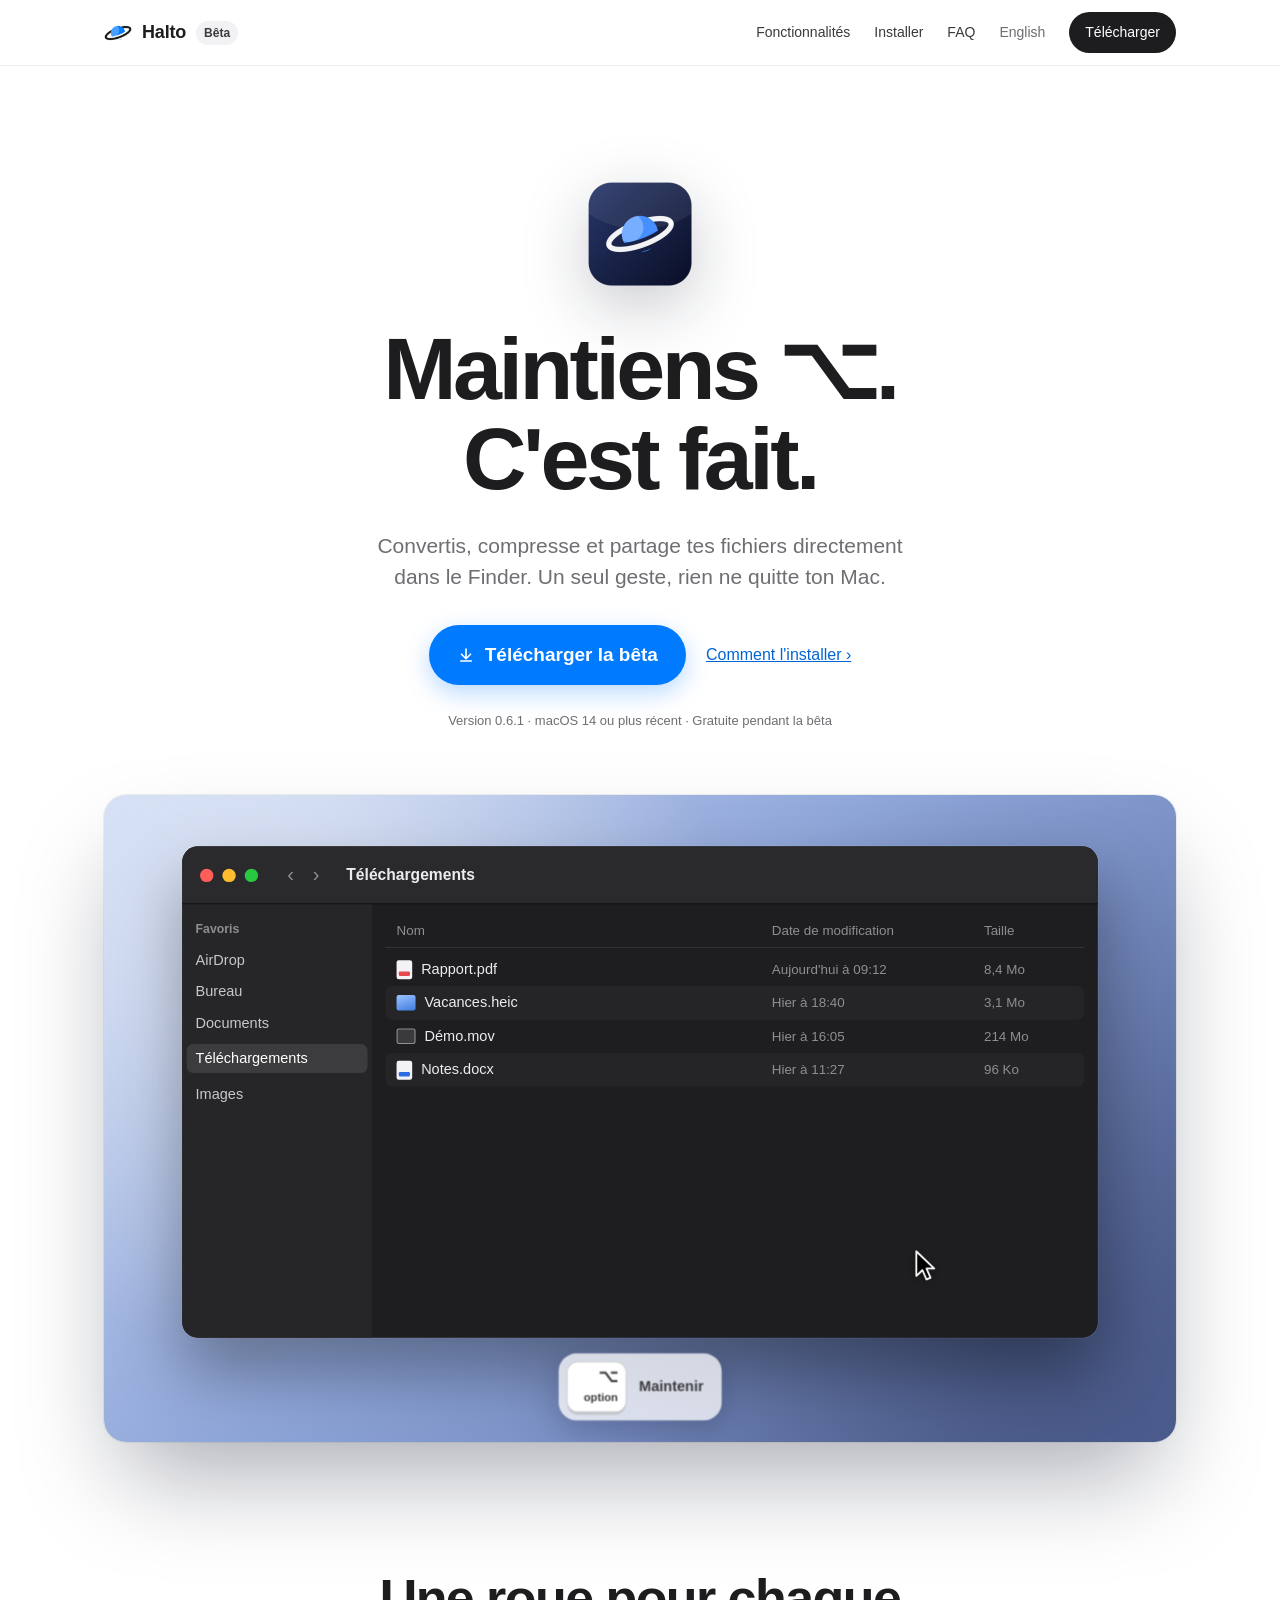
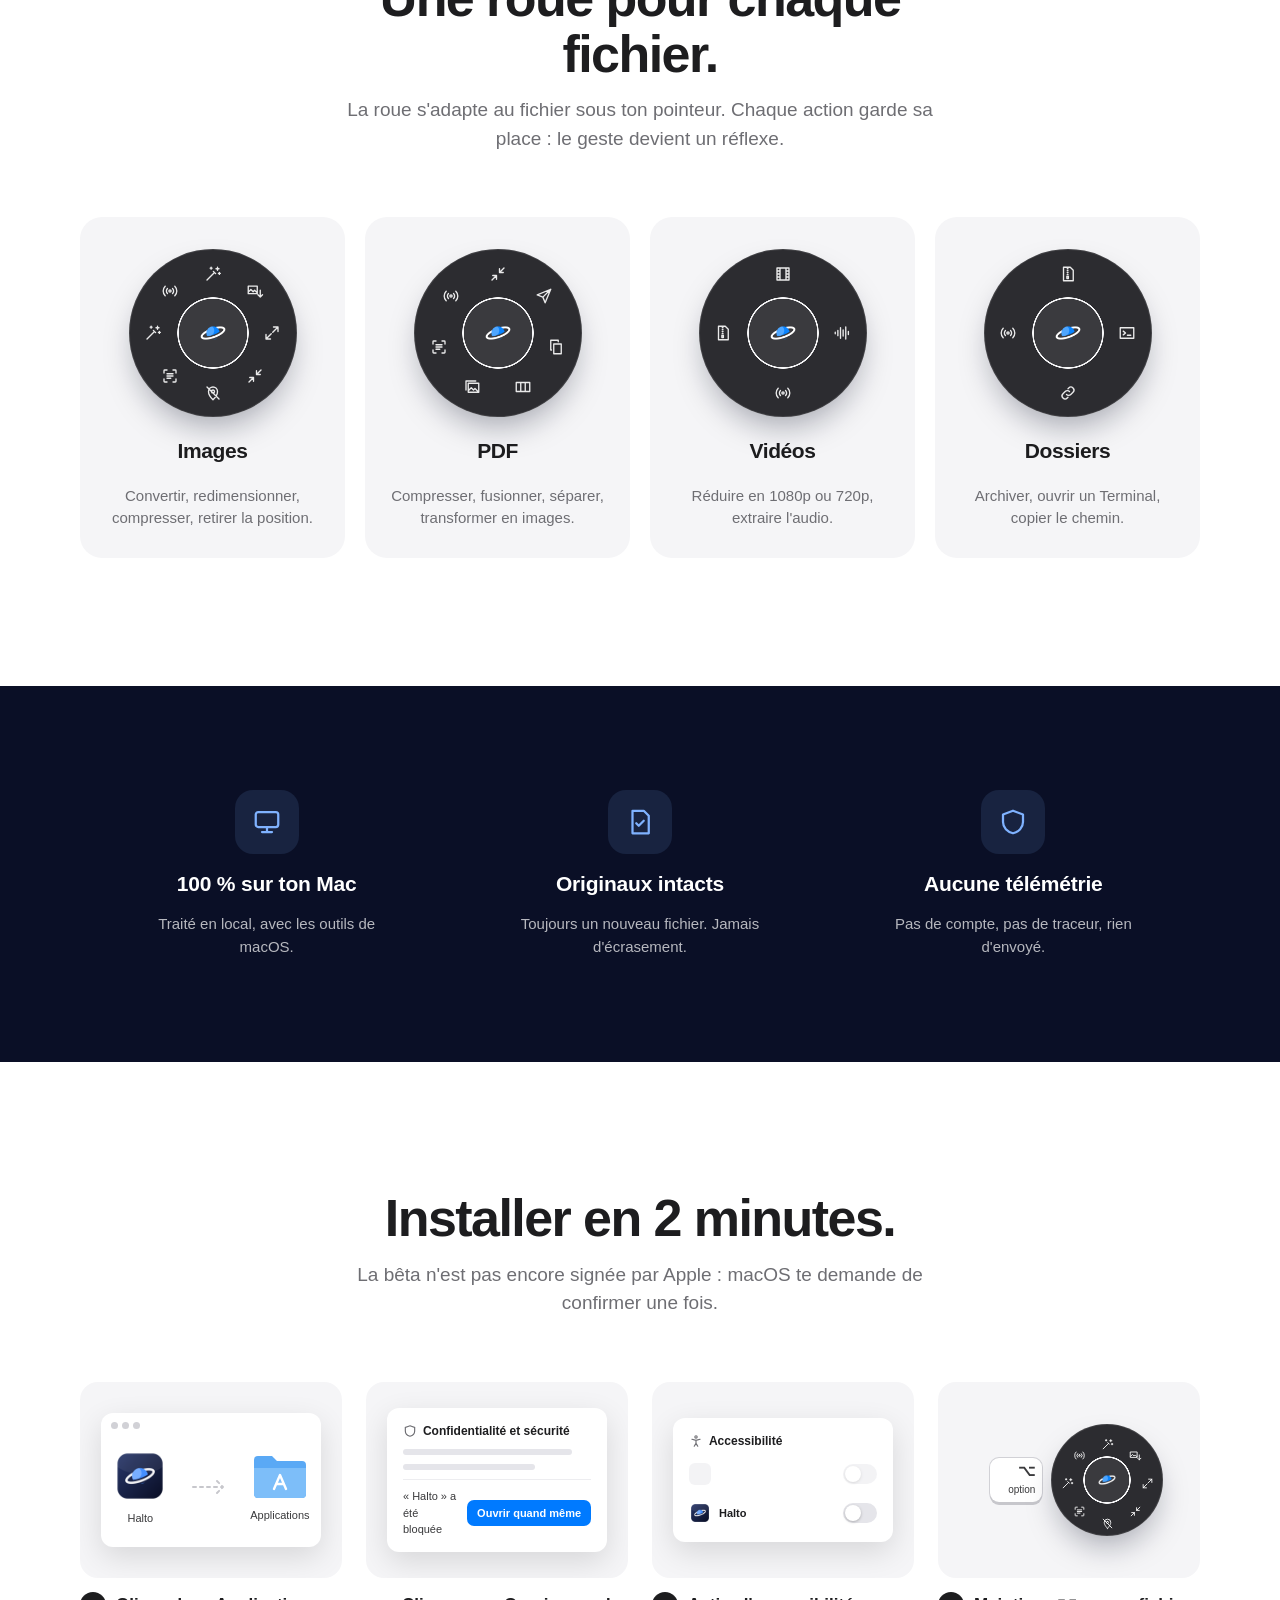
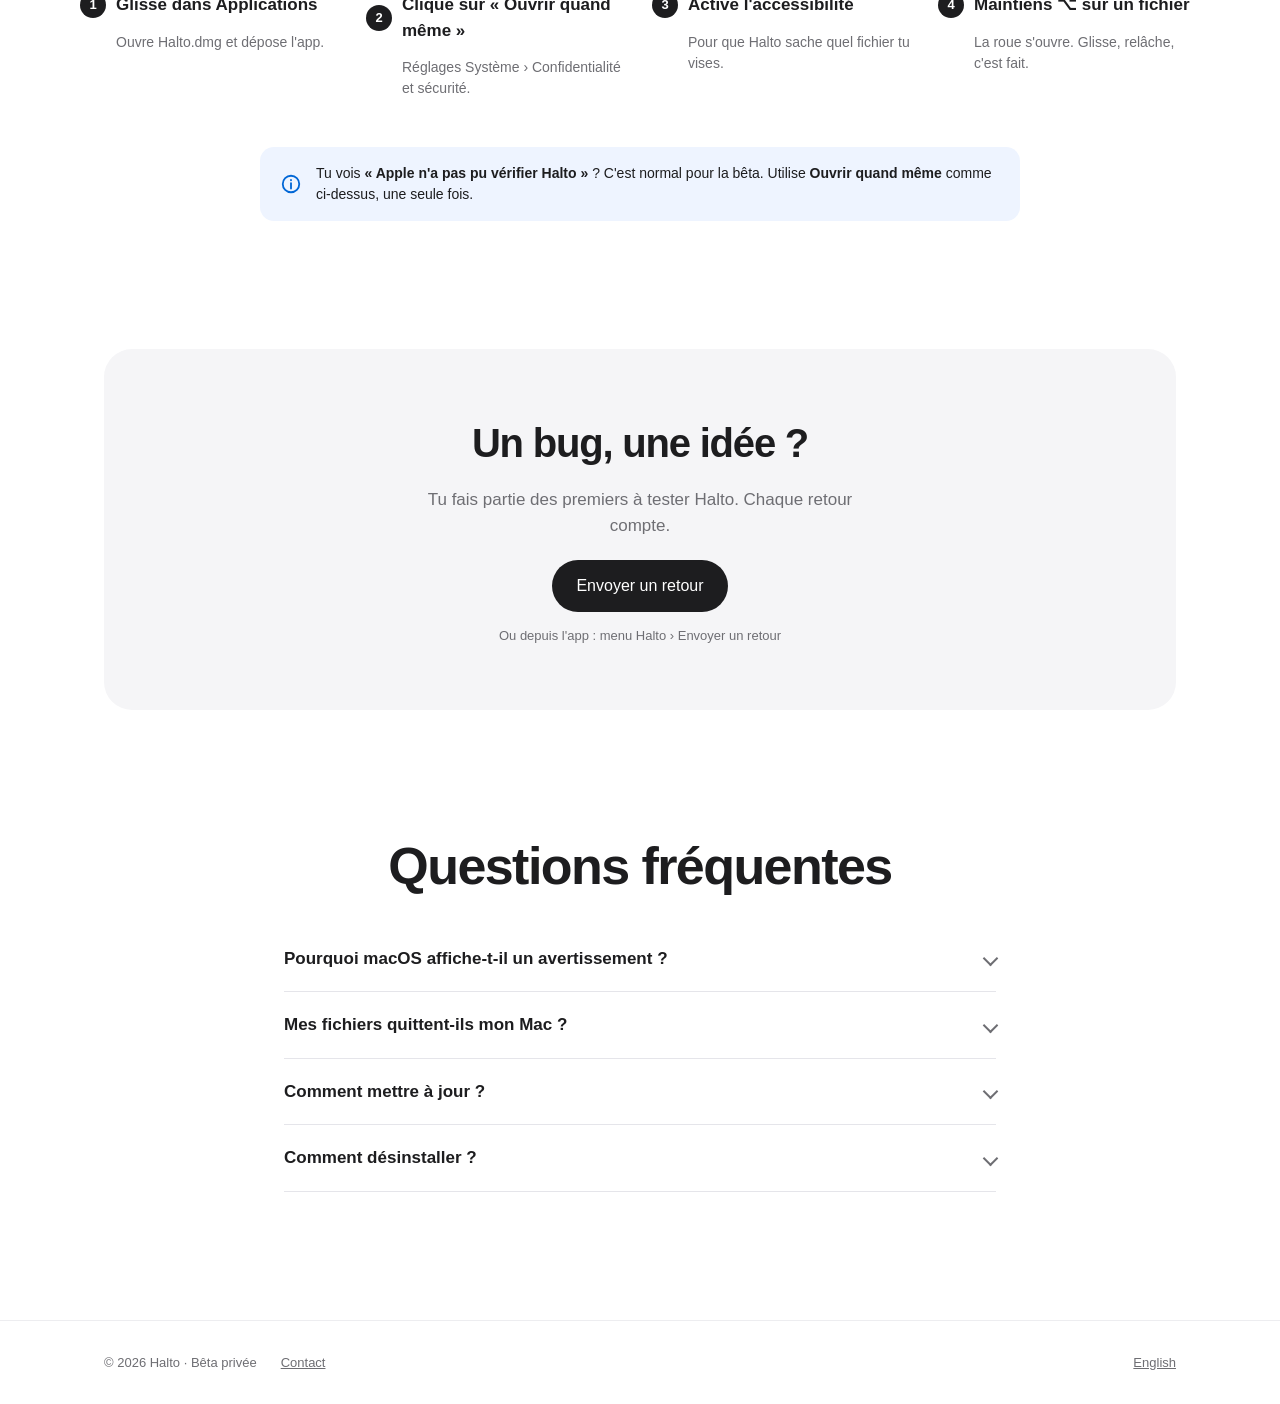
==== fr/index.html @ 7c75bdfb "Site v2 : anglais par défaut, démo animée de la roue, schémas d'installation - Racine en anglais, ve" ====
<!doctype html>
<html lang="fr" class="nojs">
<head>
<meta charset="utf-8">
<meta name="viewport" content="width=device-width, initial-scale=1">
<title>Halto – Maintiens ⌥. C'est fait.</title>
<meta name="description" content="Halto transforme tes fichiers directement dans le Finder, d'un seul geste. Tout reste sur ton Mac. Bêta gratuite pour macOS 14 et plus.">
<meta name="robots" content="noindex">
<link rel="alternate" hreflang="en" href="../">
<link rel="icon" type="image/png" href="../assets/favicon.png">
<link rel="apple-touch-icon" href="../assets/apple-touch-icon.png">
<link rel="stylesheet" href="../assets/style.css">
<meta property="og:title" content="Halto – Maintiens ⌥. C'est fait.">
<meta property="og:description" content="Convertis, compresse, redimensionne tes fichiers dans le Finder, d'un seul geste.">
<meta property="og:image" content="../assets/halto-icone.png">
</head>
<body data-assets="../assets/">

<header class="nav">
<nav class="wrap" aria-label="Navigation principale">
<a class="brand" href="#top"><img src="../assets/halto-logo.png" alt=""><b>Halto</b><span class="pill">Bêta</span></a>
<div class="links">
<a href="#wheels">Fonctionnalités</a>
<a href="#install">Installer</a>
<a href="#faq">FAQ</a>
<a class="lang" href="../" hreflang="en" lang="en">English</a>
<a class="btn-dark" href="#download">Télécharger</a>
</div>
</nav>
</header>

<main>
<section id="top" class="wrap hero">
<img class="icon reveal" src="../assets/halto-icone.png" alt="Icône de Halto" width="128" height="128">
<h1 class="reveal" style="--d: .08s">Maintiens ⌥.<br>C'est fait.</h1>
<p class="lead reveal" style="--d: .16s">Convertis, compresse et partage tes fichiers directement dans le Finder. Un seul geste, rien ne quitte ton Mac.</p>
<div id="download" class="cta reveal" style="--d: .24s">
<a class="btn-main" href="https://github.com/plusjamaisaterre/Halto-beta/releases/latest/download/Halto.dmg">
<svg width="18" height="18" viewBox="0 0 24 24" fill="none" stroke="currentColor" stroke-width="2.2" stroke-linecap="round" stroke-linejoin="round" aria-hidden="true"><path d="M12 4v12"/><path d="M6 11l6 6 6-6"/><path d="M5 20h14"/></svg>
Télécharger la bêta
</a>
<a href="#install">Comment l'installer ›</a>
</div>
<p class="meta reveal" style="--d: .3s">Version 0.6.1 · macOS 14 ou plus récent · Gratuite pendant la bêta</p>
</section>

<section class="wrap demo reveal" aria-label="Démonstration">
<div class="stage-wrap" role="img" aria-label="Animation : dans le Finder, le curseur maintient Option sur une photo, un PDF et une vidéo, et la roue de Halto convertit, compresse et extrait l'audio.">
<div class="stage" aria-hidden="true">
<div class="wall"></div>
<div class="finder">
<div class="fbar"><span class="dot" style="background:#FF5F57"></span><span class="dot" style="background:#FEBC2E"></span><span class="dot" style="background:#28C840"></span><span class="navb">‹ ›</span><span class="ttl">Téléchargements</span></div>
<div class="fbody">
<div class="fside"><small>Favoris</small><span>AirDrop</span><span>Bureau</span><span>Documents</span><span class="on">Téléchargements</span><span>Images</span></div>
<div class="flist">
<div class="fhead"><span>Nom</span><span>Date de modification</span><span>Taille</span></div>
<div class="rows"></div>
</div>
</div>
</div>
<div class="wheel">
<svg class="seg" width="260" height="260" viewBox="0 0 260 260"><defs><linearGradient id="segGrad" x1="0" y1="0" x2="0" y2="1"><stop offset="0" stop-color="#3D9BFF"/><stop offset="1" stop-color="#0066E0"/></linearGradient><filter id="glow" x="-50%" y="-50%" width="200%" height="200%"><feDropShadow dx="0" dy="0" stdDeviation="6" flood-color="#007AFF" flood-opacity="0.55"/></filter></defs><path d="" fill="url(#segGrad)" fill-opacity="0.9" stroke="rgba(255,255,255,0.35)" stroke-width="1" filter="url(#glow)"/></svg>
<div class="hub"><img src="../assets/halto-logo-sombre.png" alt=""><b></b></div>
</div>
<div class="hud"><svg width="16" height="16" viewBox="0 0 24 24" aria-hidden="true"><circle cx="12" cy="12" r="10" fill="#34C759"/><path d="M7.5 12.5l3 3 6-6.5" fill="none" stroke="#FFFFFF" stroke-width="2.2" stroke-linecap="round" stroke-linejoin="round"/></svg><span></span></div>
<div class="cursor"><svg width="22" height="30" viewBox="0 0 22 30"><path d="M2 2v22l5.5-5.2 3.6 8.4 3.6-1.6-3.6-8.2H18z" fill="#000000" stroke="#FFFFFF" stroke-width="1.6" stroke-linejoin="round"/></svg></div>
<div class="key"><span class="cap"><b>⌥</b>option</span><span class="hold">Maintenir</span></div>
</div>
</div>
</section>

<section id="wheels" class="wrap section" style="padding-top: 0">
<div class="intro reveal">
<h2 class="h2">Une roue pour chaque fichier.</h2>
<p class="lead">La roue s'adapte au fichier sous ton pointeur. Chaque action garde sa place : le geste devient un réflexe.</p>
</div>
<div class="types">
<div class="type reveal"><div class="mini" data-set="image"></div><h3>Images</h3><p>Convertir, redimensionner, compresser, retirer la position.</p></div>
<div class="type reveal" style="--d: .08s"><div class="mini" data-set="pdf"></div><h3>PDF</h3><p>Compresser, fusionner, séparer, transformer en images.</p></div>
<div class="type reveal" style="--d: .16s"><div class="mini" data-set="video"></div><h3>Vidéos</h3><p>Réduire en 1080p ou 720p, extraire l'audio.</p></div>
<div class="type reveal" style="--d: .24s"><div class="mini" data-set="folder"></div><h3>Dossiers</h3><p>Archiver, ouvrir un Terminal, copier le chemin.</p></div>
</div>
</section>

<section class="trust" aria-label="Confidentialité">
<div class="wrap grid3">
<div class="reveal">
<span class="badge"><svg width="30" height="30" viewBox="0 0 24 24" fill="none" stroke="currentColor" stroke-width="1.8" stroke-linecap="round" stroke-linejoin="round" aria-hidden="true"><rect x="3" y="4" width="18" height="12" rx="2"/><path d="M8 20h8M12 16v4"/></svg></span>
<b>100 % sur ton Mac</b>
<p>Traité en local, avec les outils de macOS.</p>
</div>
<div class="reveal" style="--d: .08s">
<span class="badge"><svg width="30" height="30" viewBox="0 0 24 24" fill="none" stroke="currentColor" stroke-width="1.8" stroke-linecap="round" stroke-linejoin="round" aria-hidden="true"><path d="M6 3h9l4 4v14H6z"/><path d="M9 13l2 2 4-4"/></svg></span>
<b>Originaux intacts</b>
<p>Toujours un nouveau fichier. Jamais d'écrasement.</p>
</div>
<div class="reveal" style="--d: .16s">
<span class="badge"><svg width="30" height="30" viewBox="0 0 24 24" fill="none" stroke="currentColor" stroke-width="1.8" stroke-linecap="round" stroke-linejoin="round" aria-hidden="true"><path d="M12 3l8 3v6c0 4.5-3.4 8-8 9-4.6-1-8-4.5-8-9V6z"/></svg></span>
<b>Aucune télémétrie</b>
<p>Pas de compte, pas de traceur, rien d'envoyé.</p>
</div>
</div>
</section>

<section id="install" class="wrap section">
<div class="intro reveal">
<h2 class="h2">Installer en 2 minutes.</h2>
<p class="lead">La bêta n'est pas encore signée par Apple : macOS te demande de confirmer une fois.</p>
</div>
<ol class="steps">
<li class="reveal">
<div class="art" aria-hidden="true">
<div class="dmgwin"><span class="tl"><i></i><i></i><i></i></span>
<span class="app"><img src="../assets/halto-icone.png" alt="">Halto</span>
<svg class="arrow" width="36" height="16" viewBox="0 0 36 16" fill="none" stroke="currentColor" stroke-width="2" stroke-linecap="round" stroke-linejoin="round"><path d="M2 8h30M26 2l6 6-6 6" stroke-dasharray="3 4"/></svg>
<span class="apps"><svg viewBox="0 0 58 50"><path d="M3 9a4 4 0 0 1 4-4h14l5 5h25a4 4 0 0 1 4 4v29a4 4 0 0 1-4 4H7a4 4 0 0 1-4-4z" fill="#5AA9F5"/><path d="M3 17h52v26a4 4 0 0 1-4 4H7a4 4 0 0 1-4-4z" fill="#7DBEF9"/><path d="M23 38l6-14 6 14M25.5 33h7" stroke="#FFFFFF" stroke-width="2.4" fill="none" stroke-linecap="round" stroke-linejoin="round"/></svg>Applications</span>
</div>
</div>
<span class="lbl">Glisse dans Applications</span>
<p>Ouvre Halto.dmg et dépose l'app.</p>
</li>
<li class="reveal" style="--d: .08s">
<div class="art" aria-hidden="true">
<div class="panel">
<span class="ph"><svg width="14" height="14" viewBox="0 0 24 24" fill="none" stroke="#6E6E73" stroke-width="2" stroke-linecap="round"><path d="M12 3l8 3v6c0 4.5-3.4 8-8 9-4.6-1-8-4.5-8-9V6z"/></svg>Confidentialité et sécurité</span>
<span class="bar" style="width: 90%"></span><span class="bar" style="width: 70%"></span>
<span class="msg"><span>« Halto » a été bloquée</span><span class="open">Ouvrir quand même</span></span>
</div>
</div>
<span class="lbl">Clique sur « Ouvrir quand même »</span>
<p>Réglages Système › Confidentialité et sécurité.</p>
</li>
<li class="reveal" style="--d: .16s">
<div class="art" aria-hidden="true">
<div class="panel">
<span class="ph"><svg width="14" height="14" viewBox="0 0 24 24" fill="none" stroke="#6E6E73" stroke-width="2" stroke-linecap="round"><circle cx="12" cy="5" r="2"/><path d="M5 9l7 2 7-2M12 11v5l-3 5M12 16l3 5"/></svg>Accessibilité</span>
<span class="rowa dim"><i></i><span>&nbsp;</span><span class="tog"></span></span>
<span class="rowa"><img src="../assets/halto-icone.png" alt=""><span>Halto</span><span class="tog anim"></span></span>
</div>
</div>
<span class="lbl">Active l'accessibilité</span>
<p>Pour que Halto sache quel fichier tu vises.</p>
</li>
<li class="reveal" style="--d: .24s">
<div class="art" aria-hidden="true">
<span class="cap"><b>⌥</b>option</span>
<div class="mini" data-set="image"></div>
</div>
<span class="lbl">Maintiens ⌥ sur un fichier</span>
<p>La roue s'ouvre. Glisse, relâche, c'est fait.</p>
</li>
</ol>
<div class="note reveal">
<svg width="22" height="22" viewBox="0 0 24 24" fill="none" stroke="#0066D6" stroke-width="2" stroke-linecap="round" aria-hidden="true"><circle cx="12" cy="12" r="9"/><path d="M12 11v6M12 7.5v.5"/></svg>
<p>Tu vois <strong>« Apple n'a pas pu vérifier Halto »</strong> ? C'est normal pour la bêta. Utilise <strong>Ouvrir quand même</strong> comme ci-dessus, une seule fois.</p>
</div>
</section>

<section class="wrap" style="padding-bottom: 128px">
<div class="feedback reveal">
<h2>Un bug, une idée ?</h2>
<p class="lead">Tu fais partie des premiers à tester Halto. Chaque retour compte.</p>
<a class="btn-dark" href="mailto:halto.retours@outlook.com?subject=Retour%20sur%20Halto%20b%C3%AAta">Envoyer un retour</a>
<p class="meta">Ou depuis l'app : menu Halto › Envoyer un retour</p>
</div>
</section>

<section id="faq" class="wrap faq" style="padding-bottom: 128px">
<h2 class="h2 reveal">Questions fréquentes</h2>
<div class="reveal">
<details><summary>Pourquoi macOS affiche-t-il un avertissement ?</summary><div class="ans"><p>La bêta n'est pas encore signée par un certificat Apple Developer. Tout fonctionne en local, et la version publique sera signée.</p></div></details>
<details><summary>Mes fichiers quittent-ils mon Mac ?</summary><div class="ans"><p>Non. Halto utilise uniquement les outils intégrés à macOS. Aucun fichier, aucune statistique n'est envoyé.</p></div></details>
<details><summary>Comment mettre à jour ?</summary><div class="ans"><p>Télécharge la dernière version sur cette page : elle remplace l'ancienne et garde tes réglages.</p></div></details>
<details><summary>Comment désinstaller ?</summary><div class="ans"><p>Quitte Halto depuis la barre des menus, puis mets l'app à la corbeille.</p></div></details>
</div>
</section>
</main>

<footer>
<div class="wrap">
<span>© 2026 Halto · Bêta privée</span>
<a href="mailto:halto.retours@outlook.com">Contact</a>
<a class="end" href="../" hreflang="en" lang="en">English</a>
</div>
</footer>

<script src="../assets/main.js"></script>
</body>
</html>
---- assets/style.css ----
:root {
  --ink: #1D1D1F;
  --ink-2: #3A3A3C;
  --muted: #6E6E73;
  --line: #E5E5EA;
  --soft: #F5F5F7;
  --accent: #007AFF;
  --accent-text: #0066D6;
  --night: #0A0F26;
  --ease: cubic-bezier(0.2, 0.7, 0.2, 1);
  --spring: cubic-bezier(0.34, 1.4, 0.64, 1);
}

* { box-sizing: border-box; }
html { scroll-behavior: smooth; }
body {
  margin: 0;
  background: #FFFFFF;
  color: var(--ink);
  font-family: -apple-system, BlinkMacSystemFont, "SF Pro Text", "Inter", "Helvetica Neue", Arial, sans-serif;
  -webkit-font-smoothing: antialiased;
  line-height: 1.5;
}
a { color: var(--accent-text); transition: color 0.2s var(--ease); }
a:hover { color: #0052AB; }
img { max-width: 100%; }
h1, h2, h3 { margin: 0; letter-spacing: -0.03em; font-weight: 700; }
p { margin: 0; }
.wrap { max-width: 1120px; margin: 0 auto; padding: 0 24px; }
.section { padding: 128px 0; }
.lead { font-size: 19px; color: var(--muted); }
.h2 { font-size: clamp(32px, 4.5vw, 52px); line-height: 1.08; }
.intro { display: flex; flex-direction: column; gap: 14px; max-width: 620px; margin: 0 auto 64px; text-align: center; align-items: center; }

/* Apparition au défilement (seulement si JS actif) */
.js .reveal { opacity: 0; transform: translateY(28px); transition: opacity 0.9s var(--ease), transform 0.9s var(--ease); transition-delay: var(--d, 0s); }
.js .reveal.in { opacity: 1; transform: none; }

/* Navigation */
.nav { position: sticky; top: 0; z-index: 20; background: rgba(255,255,255,0.78); -webkit-backdrop-filter: saturate(180%) blur(20px); backdrop-filter: saturate(180%) blur(20px); border-bottom: 1px solid rgba(0,0,0,0.06); }
.nav .wrap { display: flex; flex-wrap: wrap; align-items: center; gap: 12px 28px; padding-top: 12px; padding-bottom: 12px; }
.brand { display: flex; align-items: center; gap: 10px; text-decoration: none; color: var(--ink); }
.brand:hover { color: var(--ink); }
.brand img { width: 28px; height: 28px; display: block; }
.brand b { font-size: 18px; font-weight: 600; letter-spacing: -0.01em; }
.pill { font-size: 12px; font-weight: 600; color: var(--ink-2); background: #F2F2F5; padding: 3px 8px; border-radius: 999px; }
.links { display: flex; flex-wrap: wrap; align-items: center; gap: 8px 24px; margin-left: auto; font-size: 14px; }
.links a { color: var(--ink-2); text-decoration: none; }
.links a:hover { color: var(--ink); }
.links .lang { color: var(--muted); }
.btn-dark { display: inline-block; background: var(--ink); color: #FFFFFF !important; text-decoration: none; font-weight: 500; padding: 10px 16px; border-radius: 999px; transition: transform 0.25s var(--spring), background 0.2s var(--ease); }
.btn-dark:hover { background: #000000; transform: translateY(-1px); }

/* Hero */
.hero { padding: 104px 0 64px; display: flex; flex-direction: column; align-items: center; text-align: center; gap: 26px; }
.hero .icon { width: 128px; height: 128px; filter: drop-shadow(0 20px 32px rgba(10,15,38,0.22)); animation: float 6s ease-in-out infinite; }
@keyframes float { 0%, 100% { transform: translateY(0); } 50% { transform: translateY(-8px); } }
.hero h1 { font-size: clamp(46px, 7.5vw, 88px); line-height: 1.02; letter-spacing: -0.04em; }
.hero .lead { max-width: 560px; font-size: 21px; }
.cta { display: flex; flex-wrap: wrap; justify-content: center; align-items: center; gap: 12px 20px; margin-top: 6px; }
.btn-main { display: inline-flex; align-items: center; gap: 10px; background: var(--accent); color: #FFFFFF !important; text-decoration: none; font-size: 19px; font-weight: 600; padding: 16px 28px; border-radius: 999px; box-shadow: 0 8px 24px rgba(0,122,255,0.28); transition: transform 0.3s var(--spring), box-shadow 0.3s var(--ease), background 0.2s var(--ease); }
.btn-main:hover { background: #0071EB; transform: translateY(-2px); box-shadow: 0 14px 32px rgba(0,122,255,0.34); }
.btn-main:active { transform: translateY(0) scale(0.98); }
.meta { font-size: 13px; color: var(--muted); }

/* Démo animée */
.demo { padding-bottom: 128px; }
.stage-wrap { position: relative; width: 100%; aspect-ratio: 960 / 580; border-radius: 22px; overflow: hidden; box-shadow: 0 50px 100px -20px rgba(10,15,38,0.35), 0 0 0 1px rgba(0,0,0,0.06); background: linear-gradient(135deg, #C9D7F2 0%, #8FA6D9 45%, #5B6FA8 100%); }
.stage { position: absolute; left: 0; top: 0; width: 960px; height: 580px; transform-origin: 0 0; transform: scale(var(--s, 1)); }
.stage .wall { position: absolute; inset: 0; background: radial-gradient(circle at 18% 22%, rgba(255,255,255,0.55), transparent 42%), radial-gradient(circle at 85% 80%, rgba(10,15,38,0.35), transparent 50%); }
.finder { position: absolute; left: 70px; top: 46px; width: 820px; height: 440px; border-radius: 14px; overflow: hidden; background: #1E1E20; box-shadow: 0 30px 60px rgba(0,0,0,0.35), 0 0 0 1px rgba(255,255,255,0.08); color: #ECECEE; font-size: 13px; }
.fbar { height: 52px; display: flex; align-items: center; gap: 8px; padding: 0 16px; background: #2A2A2D; border-bottom: 1px solid #0F0F10; }
.fbar .dot { width: 12px; height: 12px; border-radius: 50%; }
.fbar .navb { margin-left: 18px; color: #8E8E93; font-size: 18px; letter-spacing: 6px; }
.fbar .ttl { margin-left: 10px; font-weight: 600; font-size: 14px; }
.fbody { display: flex; height: 388px; }
.fside { width: 170px; flex-shrink: 0; background: #262628; padding: 14px 12px; display: flex; flex-direction: column; gap: 9px; color: #C7C7CC; }
.fside small { font-size: 11px; font-weight: 600; color: #8E8E93; }
.fside .on { background: rgba(255,255,255,0.1); border-radius: 6px; padding: 3px 8px; margin: 0 -8px; color: #FFFFFF; }
.flist { flex: 1; padding: 8px 12px; }
.fhead { display: grid; grid-template-columns: 1fr 190px 80px; padding: 6px 10px; color: #8E8E93; font-size: 12px; border-bottom: 1px solid #333336; margin-bottom: 4px; }
.row { display: grid; grid-template-columns: 1fr 190px 80px; align-items: center; height: 30px; padding: 0 10px; border-radius: 6px; color: #ECECEE; overflow: hidden; transition: background 0.15s ease, height 0.45s var(--ease), opacity 0.45s var(--ease); }
.row:nth-child(even) { background: rgba(255,255,255,0.03); }
.row.sel { background: #0A60D6 !important; color: #FFFFFF; }
.row.fresh { animation: fresh 1.6s var(--ease); }
@keyframes fresh { 0% { background: rgba(10,96,214,0.0); } 20% { background: rgba(10,96,214,0.55); } 100% { background: rgba(10,96,214,0.0); } }
.row.out { height: 0; opacity: 0; }
.row .nm { display: flex; align-items: center; gap: 8px; white-space: nowrap; }
.row .nm i { width: 14px; height: 17px; border-radius: 2px; background: #F2F2F7; flex-shrink: 0; position: relative; }
.row .nm i.pdf::after { content: ""; position: absolute; left: 2px; right: 2px; bottom: 3px; height: 4px; background: #E5484D; border-radius: 1px; }
.row .nm i.img { background: linear-gradient(160deg, #9EC5FF, #3D7BE0); width: 17px; height: 14px; }
.row .nm i.mov { background: #3A3A3C; width: 17px; height: 14px; border: 1px solid #8E8E93; }
.row .nm i.aud { background: linear-gradient(160deg, #FF7AA8, #D9366E); width: 14px; height: 14px; border-radius: 50%; }
.row .nm i.doc::after { content: ""; position: absolute; left: 2px; right: 2px; bottom: 3px; height: 4px; background: #2B6CE5; border-radius: 1px; }
.row span:not(.nm) { color: #8E8E93; font-size: 12px; }
.row.sel span:not(.nm) { color: rgba(255,255,255,0.85); }

.wheel { position: absolute; width: 260px; height: 260px; margin: -130px 0 0 -130px; border-radius: 50%; background: rgba(58,58,62,0.62); -webkit-backdrop-filter: blur(22px) saturate(160%); backdrop-filter: blur(22px) saturate(160%); box-shadow: 0 8px 36px rgba(0,0,0,0.32), inset 0 0 0 1px rgba(255,255,255,0.16); opacity: 0; transform: scale(0.85); transition: opacity 0.18s ease, transform 0.28s var(--spring); pointer-events: none; z-index: 5; }
.wheel.open { opacity: 1; transform: scale(1); }
.wheel svg.seg { position: absolute; inset: 0; overflow: visible; }
.wheel .ic { position: absolute; width: 22px; height: 22px; margin: -11px 0 0 -11px; color: rgba(255,255,255,0.92); filter: drop-shadow(0 1px 2px rgba(0,0,0,0.25)); transition: transform 0.12s ease-out, color 0.1s; }
.wheel .ic.on { color: #FFFFFF; transform: scale(1.12); }
.wheel .hub { position: absolute; left: 80px; top: 80px; width: 100px; height: 100px; border-radius: 50%; border: 1px solid rgba(255,255,255,0.22); background: rgba(255,255,255,0.05); display: flex; flex-direction: column; align-items: center; justify-content: center; gap: 2px; text-align: center; }
.wheel .hub img { width: 30px; height: 30px; }
.wheel .hub b { font-size: 10px; font-weight: 600; color: #FFFFFF; max-width: 84px; line-height: 1.2; overflow: hidden; text-overflow: ellipsis; display: -webkit-box; -webkit-line-clamp: 2; -webkit-box-orient: vertical; }
.cursor { position: absolute; width: 22px; height: 30px; z-index: 8; left: 0; top: 0; will-change: transform; filter: drop-shadow(0 2px 3px rgba(0,0,0,0.4)); }
.cursor svg { display: block; transform-origin: 3px 3px; transition: transform 0.12s ease; }
.cursor.down svg { transform: scale(0.88); }
.hud { position: absolute; z-index: 6; display: flex; align-items: center; gap: 10px; padding: 11px 16px; border-radius: 18px; background: rgba(58,58,62,0.7); -webkit-backdrop-filter: blur(22px); backdrop-filter: blur(22px); box-shadow: 0 10px 30px rgba(0,0,0,0.3), inset 0 0 0 1px rgba(255,255,255,0.14); color: #FFFFFF; font-size: 13px; font-weight: 500; white-space: nowrap; opacity: 0; transform: translate(-50%, 8px) scale(0.96); transition: opacity 0.3s var(--ease), transform 0.4s var(--spring); }
.hud.show { opacity: 1; transform: translate(-50%, 0) scale(1); }
.key { position: absolute; left: 50%; bottom: 20px; transform: translateX(-50%); display: flex; align-items: center; gap: 12px; z-index: 7; padding: 8px 16px 8px 8px; border-radius: 16px; background: rgba(255,255,255,0.75); -webkit-backdrop-filter: blur(16px); backdrop-filter: blur(16px); box-shadow: 0 8px 24px rgba(10,15,38,0.18); font-size: 13px; font-weight: 600; color: var(--ink-2); }
.cap { width: 52px; height: 44px; border-radius: 9px; background: #FFFFFF; box-shadow: 0 3px 0 #C7C7CC, 0 0 0 1px #D1D1D6; display: flex; flex-direction: column; align-items: flex-end; justify-content: space-between; padding: 5px 7px; font-size: 10px; color: var(--ink-2); transition: transform 0.12s ease, box-shadow 0.12s ease, background 0.12s; }
.cap b { font-size: 15px; line-height: 1; }
.key.pressed .cap { transform: translateY(3px); box-shadow: 0 0 0 #C7C7CC, 0 0 0 1px #D1D1D6; background: #EEF4FF; }
.key .hold { transition: color 0.12s; }
.key.pressed .hold { color: var(--accent-text); }

/* Une roue par type de fichier */
.types { display: grid; grid-template-columns: repeat(auto-fit, minmax(240px, 1fr)); gap: 20px; }
.type { background: var(--soft); border-radius: 22px; padding: 32px 24px 28px; display: flex; flex-direction: column; align-items: center; gap: 18px; text-align: center; transition: transform 0.5s var(--spring), box-shadow 0.5s var(--ease); }
.type:hover { transform: translateY(-4px); box-shadow: 0 24px 48px -12px rgba(10,15,38,0.18); }
.mini { position: relative; width: 168px; height: 168px; border-radius: 50%; background: radial-gradient(circle at 50% 50%, #3A3A3E 0 34px, rgba(255,255,255,0.18) 34.5px 35.5px, #2C2C30 36px); box-shadow: 0 16px 32px -8px rgba(10,15,38,0.35), inset 0 0 0 1px rgba(255,255,255,0.1); }
.mini .ic { position: absolute; width: 18px; height: 18px; margin: -9px 0 0 -9px; color: rgba(255,255,255,0.9); }
.mini img { position: absolute; left: 50%; top: 50%; width: 26px; height: 26px; margin: -13px 0 0 -13px; }
.type h3 { font-size: 21px; letter-spacing: -0.02em; }
.type p { font-size: 15px; color: var(--muted); max-width: 240px; }

/* Confiance */
.trust { background: var(--night); color: #FFFFFF; padding: 104px 0; }
.trust .grid3 { display: grid; grid-template-columns: repeat(auto-fit, minmax(240px, 1fr)); gap: 48px; text-align: center; }
.trust .grid3 > div { display: flex; flex-direction: column; align-items: center; gap: 14px; }
.badge { width: 64px; height: 64px; border-radius: 18px; background: rgba(127,178,255,0.12); display: flex; align-items: center; justify-content: center; color: #7FB2FF; }
.trust b { font-size: 21px; font-weight: 600; letter-spacing: -0.01em; }
.trust p { font-size: 15px; color: rgba(255,255,255,0.7); max-width: 260px; }

/* Installation : schémas */
.steps { display: grid; grid-template-columns: repeat(auto-fit, minmax(240px, 1fr)); gap: 24px; list-style: none; margin: 0; padding: 0; counter-reset: step; }
.steps li { display: flex; flex-direction: column; gap: 14px; counter-increment: step; }
.art { position: relative; aspect-ratio: 4 / 3; border-radius: 18px; background: var(--soft); overflow: hidden; display: flex; align-items: center; justify-content: center; }
.steps .lbl { display: flex; align-items: center; gap: 10px; font-size: 17px; font-weight: 600; }
.steps .lbl::before { content: counter(step); width: 26px; height: 26px; flex-shrink: 0; border-radius: 50%; background: var(--ink); color: #FFFFFF; font-size: 13px; font-weight: 600; display: flex; align-items: center; justify-content: center; }
.steps p { font-size: 14px; color: var(--muted); margin-left: 36px; }

/* 1. Glisser dans Applications */
.dmgwin { width: 84%; height: 68%; border-radius: 12px; background: #FFFFFF; box-shadow: 0 10px 30px rgba(0,0,0,0.12); position: relative; display: flex; align-items: center; justify-content: space-around; padding-top: 14px; }
.dmgwin .tl { position: absolute; left: 10px; top: 9px; display: flex; gap: 4px; }
.dmgwin .tl i { width: 7px; height: 7px; border-radius: 50%; background: #D1D1D6; }
.dmgwin .app, .dmgwin .apps { display: flex; flex-direction: column; align-items: center; gap: 6px; font-size: 11px; color: var(--ink-2); }
.dmgwin .app img { width: 56px; height: 56px; animation: drag 3.2s var(--ease) infinite; }
.dmgwin .apps svg { width: 58px; height: 50px; }
.dmgwin .arrow { color: #C7C7CC; }
@keyframes drag { 0%, 15% { transform: translateX(0); opacity: 1; } 55% { transform: translateX(110px) scale(0.75); opacity: 0; } 56% { transform: translateX(0) scale(0.9); opacity: 0; } 75%, 100% { transform: translateX(0) scale(1); opacity: 1; } }

/* 2. et 3. Réglages Système */
.panel { width: 84%; border-radius: 12px; background: #FFFFFF; box-shadow: 0 10px 30px rgba(0,0,0,0.12); padding: 14px 16px; display: flex; flex-direction: column; gap: 9px; font-size: 11px; color: var(--ink-2); }
.panel .ph { font-weight: 600; font-size: 12px; color: var(--ink); display: flex; align-items: center; gap: 6px; }
.bar { height: 6px; border-radius: 3px; background: #E5E5EA; }
.panel .msg { display: flex; align-items: center; justify-content: space-between; gap: 8px; padding-top: 8px; border-top: 1px solid #EDEDF0; }
.panel .open { padding: 5px 10px; border-radius: 7px; background: var(--accent); color: #FFFFFF; font-weight: 600; white-space: nowrap; animation: pulse 2.4s ease-in-out infinite; }
@keyframes pulse { 0%, 100% { box-shadow: 0 0 0 0 rgba(0,122,255,0.45); } 50% { box-shadow: 0 0 0 8px rgba(0,122,255,0); } }
.panel .rowa { display: flex; align-items: center; gap: 8px; padding: 4px 0; }
.panel .rowa img { width: 22px; height: 22px; }
.panel .rowa span { flex: 1; font-weight: 600; color: var(--ink); }
.panel .rowa.dim { opacity: 0.45; }
.panel .rowa.dim i { width: 22px; height: 22px; border-radius: 6px; background: #E5E5EA; }
.panel .rowa .tog, .tog { flex: none; width: 34px; height: 20px; border-radius: 10px; background: #E5E5EA; position: relative; }
.tog::after { content: ""; position: absolute; top: 2px; left: 2px; width: 16px; height: 16px; border-radius: 50%; background: #FFFFFF; box-shadow: 0 1px 3px rgba(0,0,0,0.25); }
.tog.anim { animation: tog-bg 3s var(--ease) infinite; }
.tog.anim::after { animation: tog-knob 3s var(--ease) infinite; }
@keyframes tog-bg { 0%, 30% { background: #E5E5EA; } 45%, 100% { background: #34C759; } }
@keyframes tog-knob { 0%, 30% { transform: translateX(0); } 45%, 100% { transform: translateX(14px); } }

/* 4. Maintenir ⌥ */
.art .cap { position: absolute; left: 20%; top: 50%; margin-top: -22px; animation: press 2.8s ease-in-out infinite; }
@keyframes press { 0%, 20% { transform: translateY(0); box-shadow: 0 3px 0 #C7C7CC, 0 0 0 1px #D1D1D6; background: #FFFFFF; } 28%, 80% { transform: translateY(3px); box-shadow: 0 0 0 #C7C7CC, 0 0 0 1px #D1D1D6; background: #EEF4FF; } 88%, 100% { transform: translateY(0); box-shadow: 0 3px 0 #C7C7CC, 0 0 0 1px #D1D1D6; background: #FFFFFF; } }
.art .mini { position: absolute; right: 14%; top: 50%; width: 112px; height: 112px; margin-top: -56px; background: radial-gradient(circle at 50% 50%, #3A3A3E 0 22px, rgba(255,255,255,0.18) 22.5px 23.5px, #2C2C30 24px); animation: pop 2.8s var(--spring) infinite; }
.art .mini .ic { width: 13px; height: 13px; margin: -6.5px 0 0 -6.5px; }
.art .mini img { width: 18px; height: 18px; margin: -9px 0 0 -9px; }
@keyframes pop { 0%, 24% { transform: scale(0.85); opacity: 0; } 32%, 80% { transform: scale(1); opacity: 1; } 90%, 100% { transform: scale(0.9); opacity: 0; } }
.note { display: flex; gap: 14px; align-items: center; max-width: 760px; margin: 48px auto 0; background: #EEF4FF; border-radius: 14px; padding: 16px 20px; font-size: 14px; line-height: 1.5; }
.note svg { flex-shrink: 0; }

/* Retours */
.feedback { background: var(--soft); border-radius: 28px; padding: 64px 32px; display: flex; flex-direction: column; align-items: center; text-align: center; gap: 14px; }
.feedback h2 { font-size: clamp(28px, 3.5vw, 40px); }
.feedback .lead { max-width: 460px; font-size: 17px; }
.feedback .btn-dark { margin-top: 8px; font-size: 16px; padding: 14px 24px; }

/* FAQ */
.faq { max-width: 760px; }
.faq h2 { text-align: center; margin-bottom: 32px; }
details { border-bottom: 1px solid var(--line); }
summary { cursor: pointer; list-style: none; font-size: 17px; font-weight: 600; display: flex; justify-content: space-between; align-items: center; gap: 16px; padding: 20px 0; }
summary::-webkit-details-marker { display: none; }
summary::after { content: ""; width: 9px; height: 9px; flex-shrink: 0; border-right: 2px solid var(--muted); border-bottom: 2px solid var(--muted); transform: rotate(45deg); transition: transform 0.35s var(--ease); }
details[open] summary::after { transform: rotate(-135deg); }
details .ans { overflow: hidden; height: 0; transition: height 0.4s var(--ease); }
details .ans p { font-size: 15px; line-height: 1.55; color: var(--muted); padding-bottom: 20px; }
.nojs details[open] .ans { height: auto; }

/* Pied de page */
footer { border-top: 1px solid #EDEDF0; }
footer .wrap { padding-top: 32px; padding-bottom: 32px; display: flex; flex-wrap: wrap; gap: 12px 24px; align-items: center; font-size: 13px; color: var(--muted); }
footer a { color: var(--muted); }
footer .end { margin-left: auto; }

@media (max-width: 760px) {
  .section { padding: 88px 0; }
  .hero { padding-top: 64px; }
  .links { margin-left: 0; width: 100%; }
  .stage-wrap { border-radius: 14px; }
}

@media (prefers-reduced-motion: reduce) {
  *, *::before, *::after { animation: none !important; transition: none !important; }
  .js .reveal { opacity: 1; transform: none; }
}
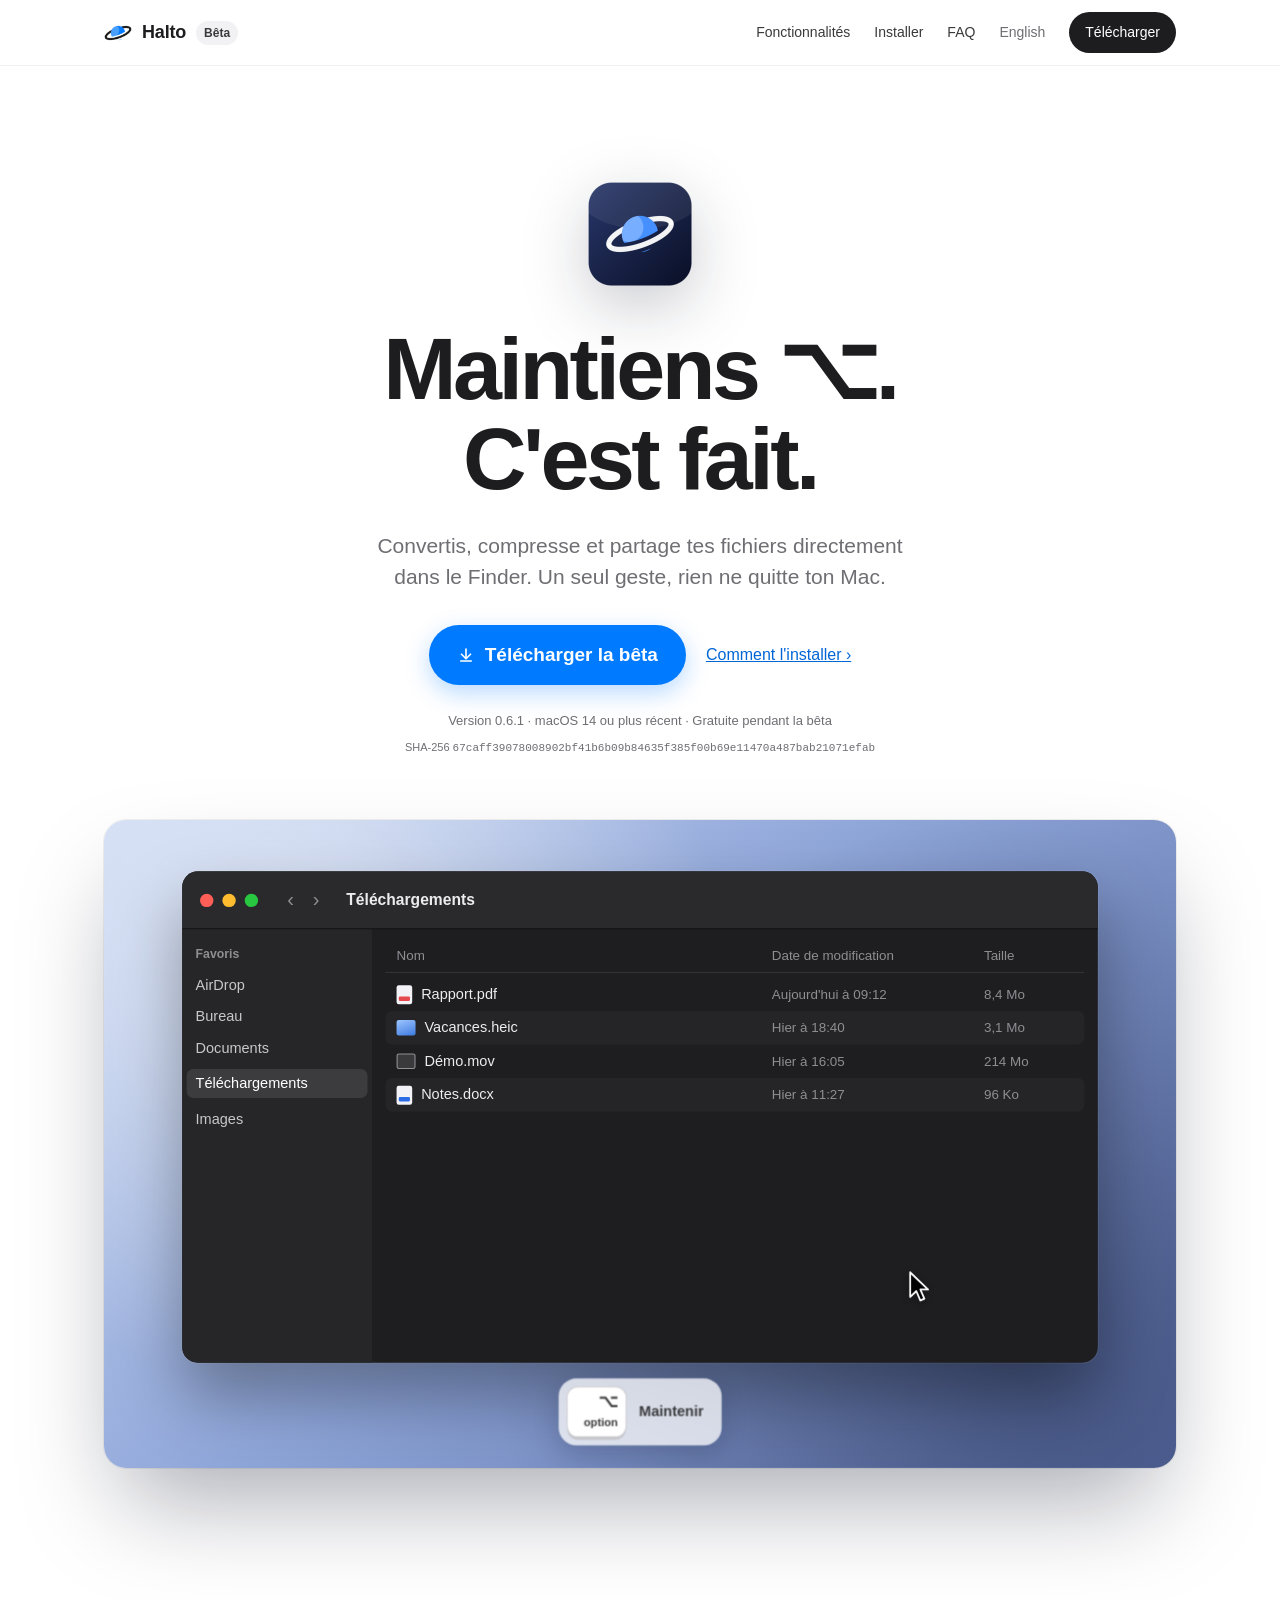
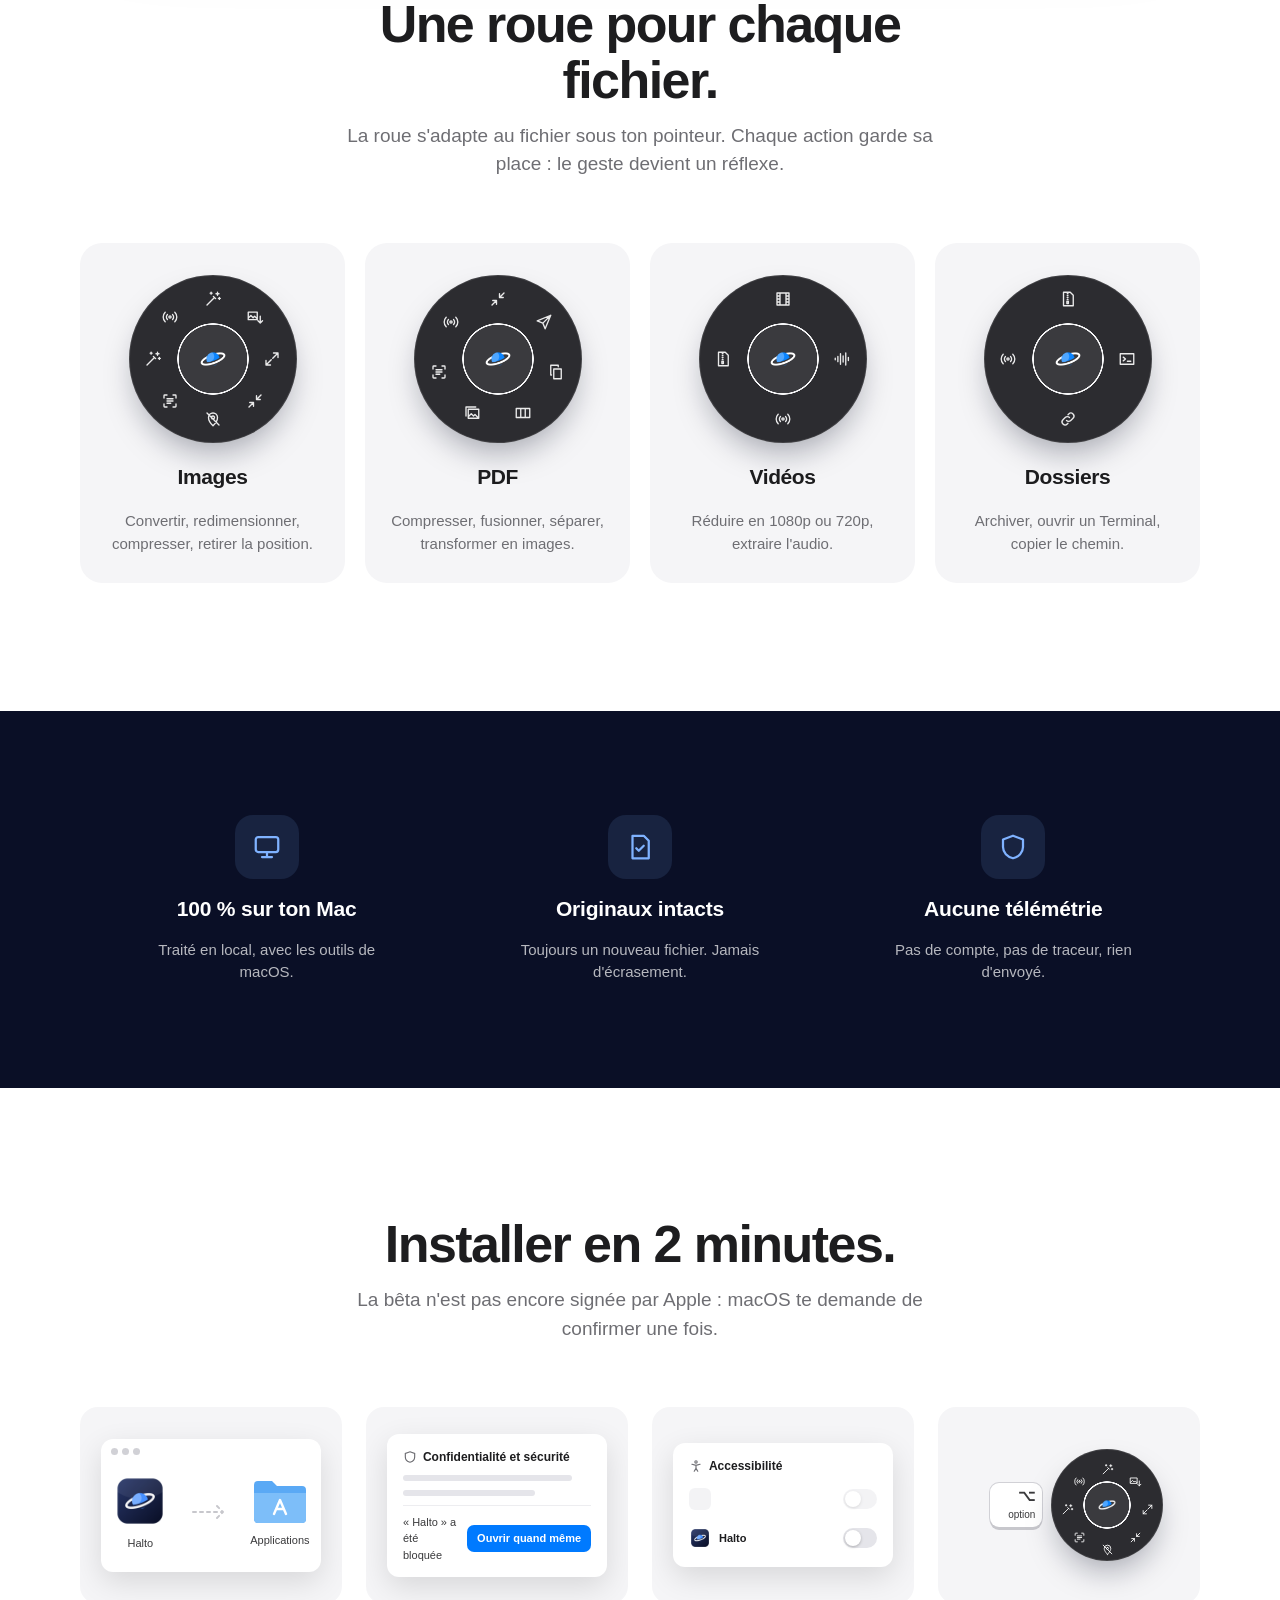
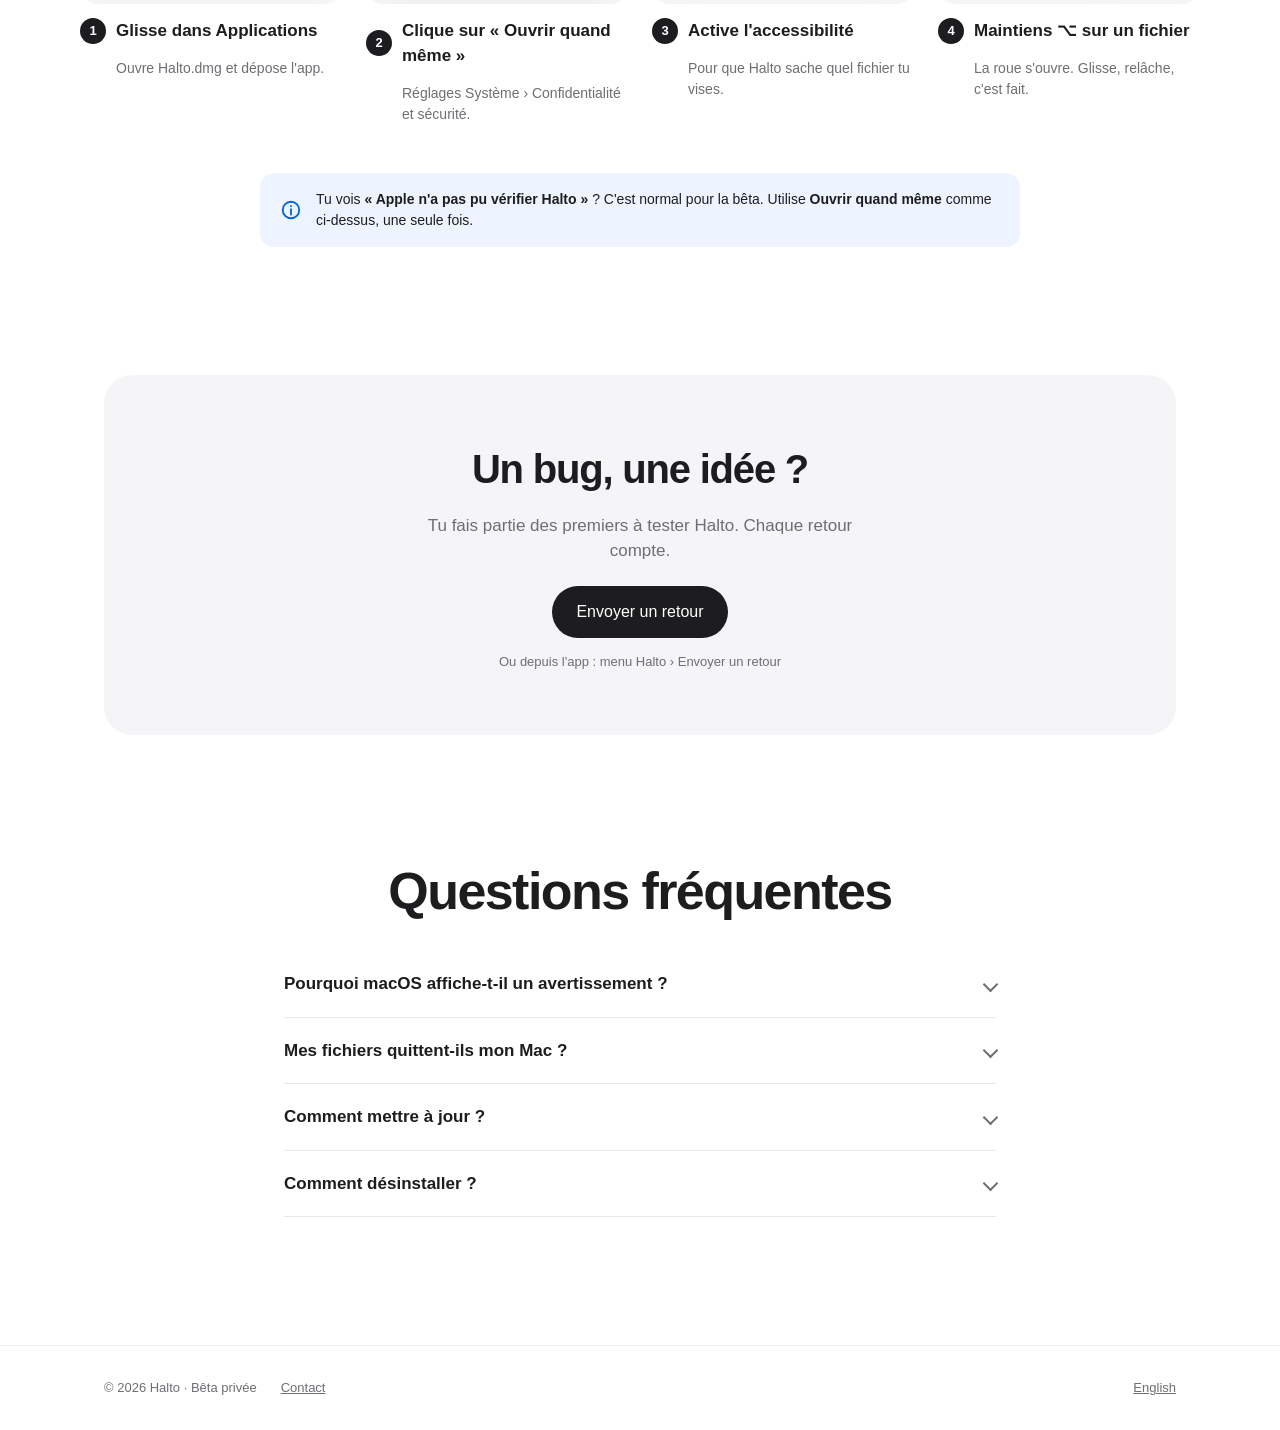
==== commit 83a7f6be: "Empreinte SHA-256 du DMG 0.6.1 sous le bouton de téléchargement Co-Authored-By: Claude Opus 5.5 (1M " ====
--- a/fr/index.html
+++ b/fr/index.html
@@ -42,6 +42,7 @@
 <a href="#install">Comment l'installer ›</a>
 </div>
 <p class="meta reveal" style="--d: .3s">Version 0.6.1 · macOS 14 ou plus récent · Gratuite pendant la bêta</p>
+<p class="meta sha reveal" style="--d: .34s">SHA-256 <code>67caff39078008902bf41b6b09b84635f385f00b69e11470a487bab21071efab</code></p>
 </section>
 
 <section class="wrap demo reveal" aria-label="Démonstration">
--- a/assets/style.css
+++ b/assets/style.css
@@ -62,6 +62,8 @@
 .btn-main:hover { background: #0071EB; transform: translateY(-2px); box-shadow: 0 14px 32px rgba(0,122,255,0.34); }
 .btn-main:active { transform: translateY(0) scale(0.98); }
 .meta { font-size: 13px; color: var(--muted); }
+.sha { margin-top: -18px; font-size: 11px; max-width: 100%; overflow-wrap: anywhere; }
+.sha code { font-family: ui-monospace, SFMono-Regular, Menlo, monospace; color: var(--muted); }
 
 /* Démo animée */
 .demo { padding-bottom: 128px; }
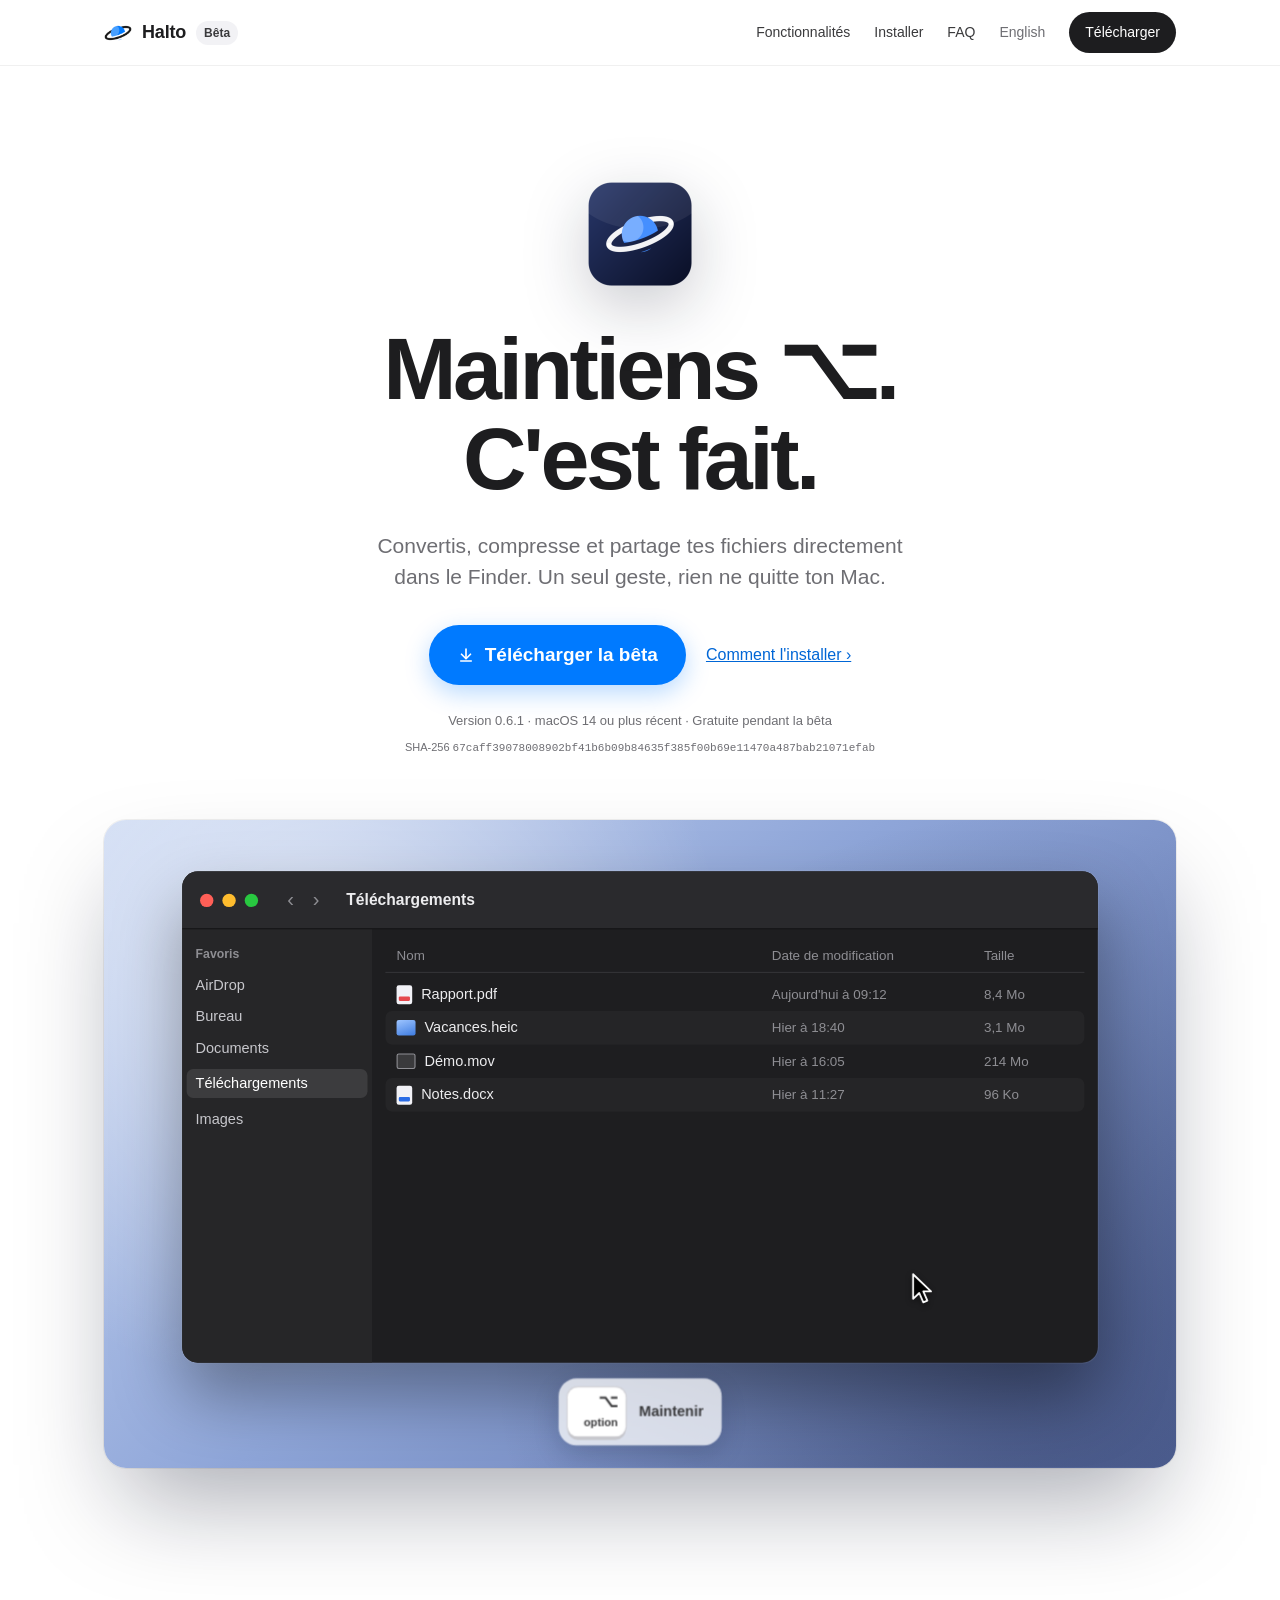
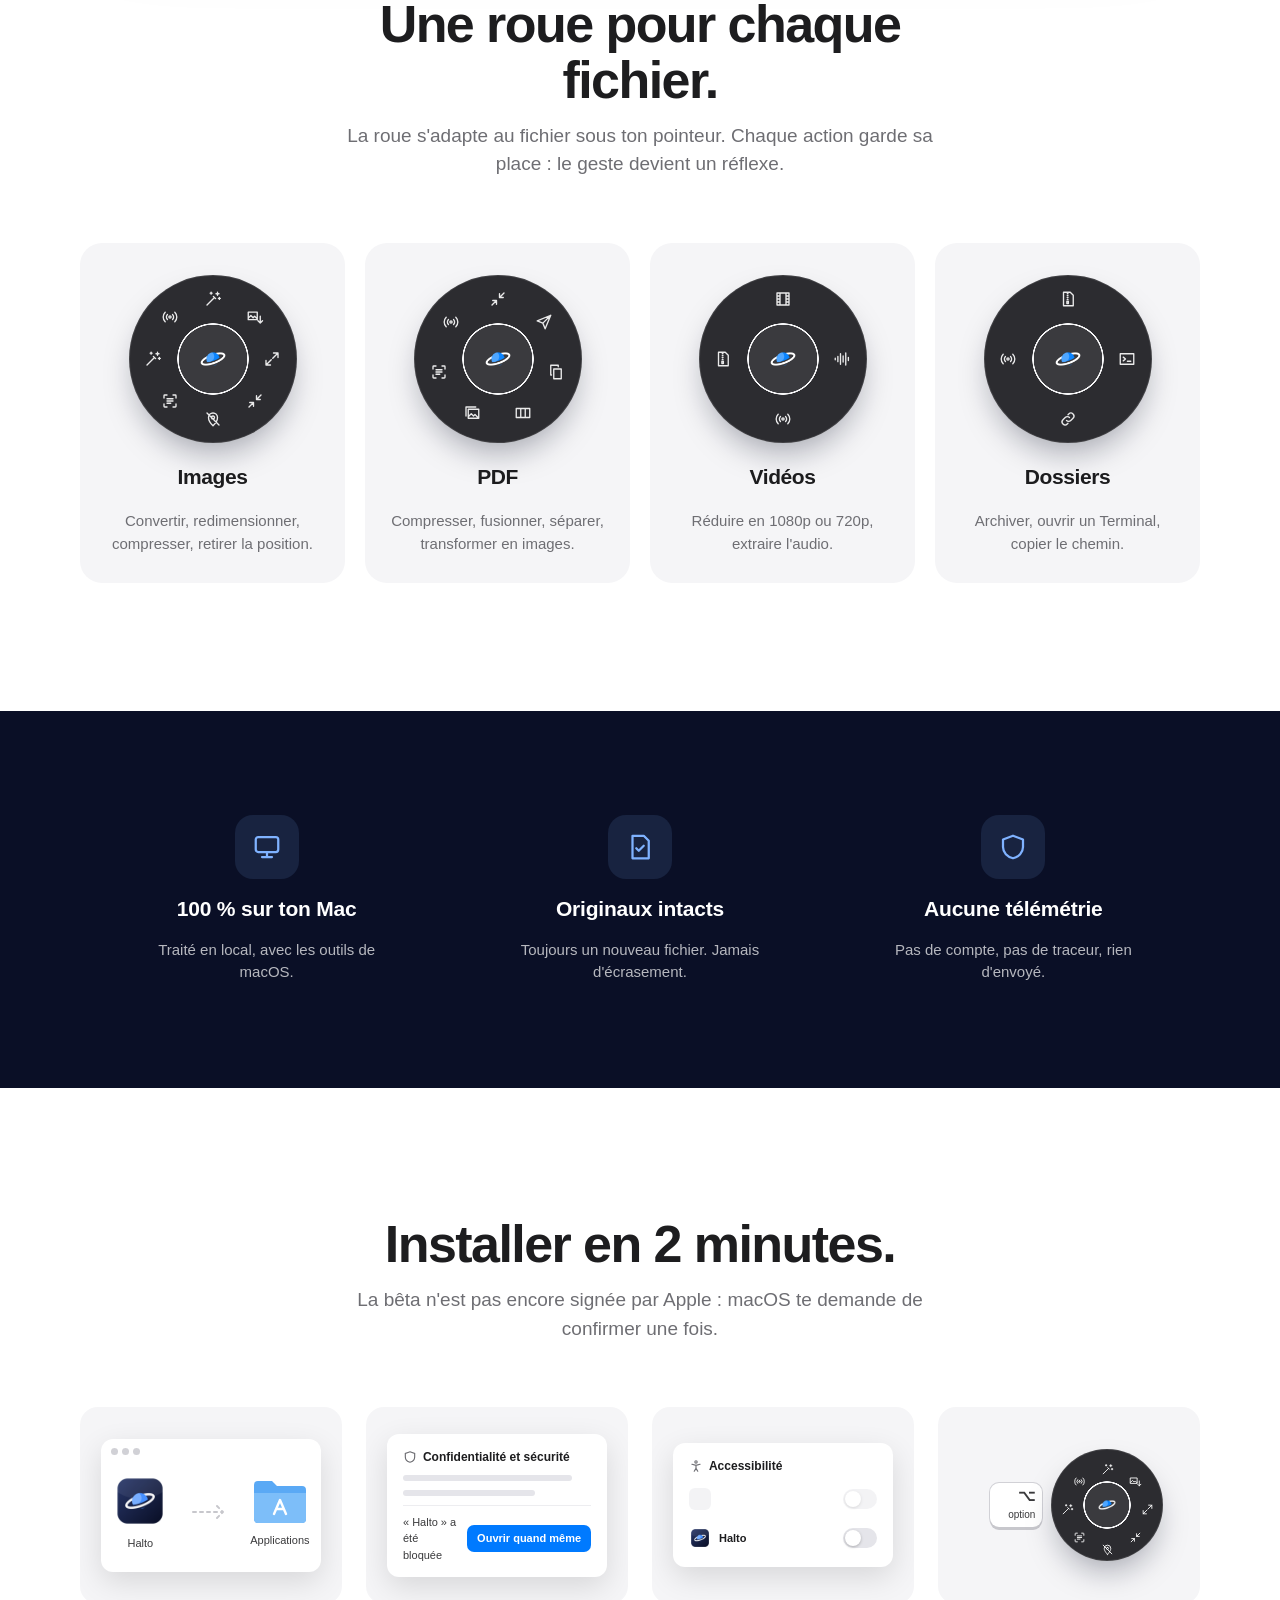
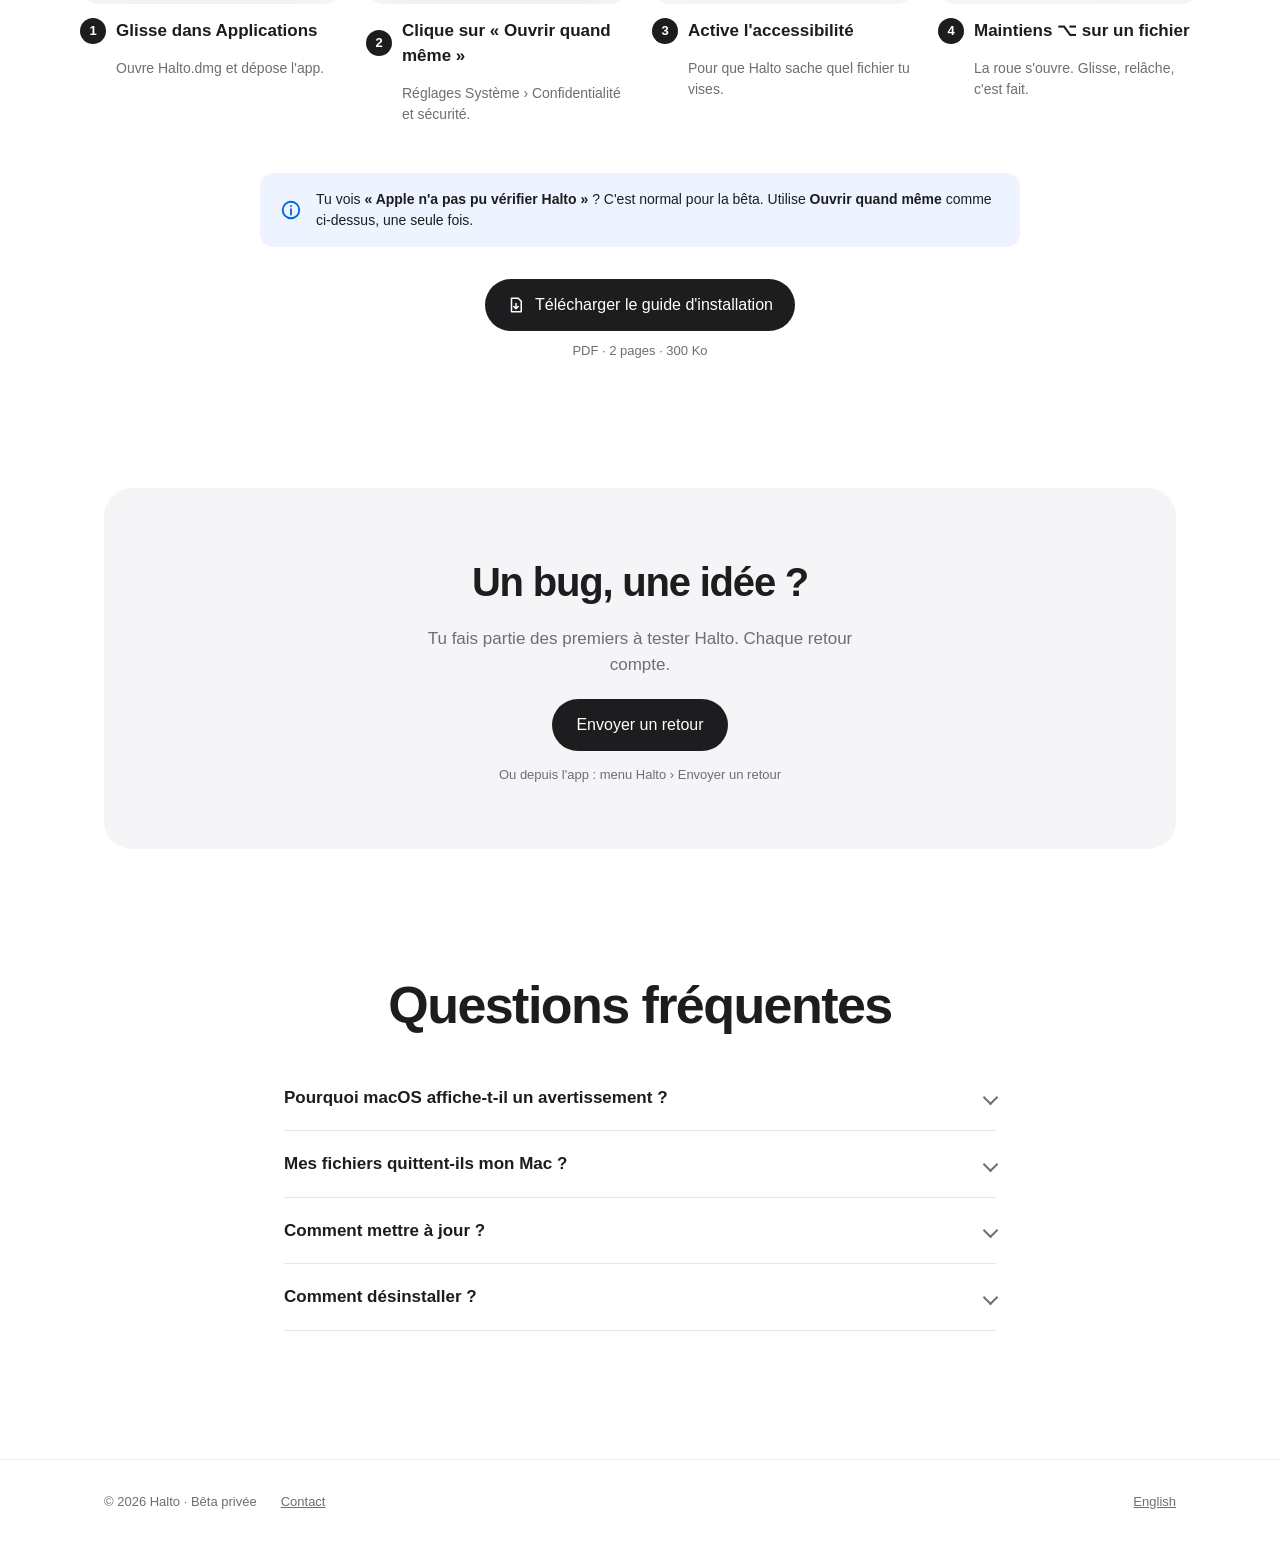
==== commit 4f478eab: "Guide d'installation PDF (EN/FR) téléchargeable depuis la section Installer Co-Authored-By: Claude O" ====
--- a/fr/index.html
+++ b/fr/index.html
@@ -155,6 +155,7 @@
 <svg width="22" height="22" viewBox="0 0 24 24" fill="none" stroke="#0066D6" stroke-width="2" stroke-linecap="round" aria-hidden="true"><circle cx="12" cy="12" r="9"/><path d="M12 11v6M12 7.5v.5"/></svg>
 <p>Tu vois <strong>« Apple n'a pas pu vérifier Halto »</strong> ? C'est normal pour la bêta. Utilise <strong>Ouvrir quand même</strong> comme ci-dessus, une seule fois.</p>
 </div>
+<div class="guide reveal"><a class="btn-dark" href="../assets/Halto-Guide-installation.pdf" download><svg width="18" height="18" viewBox="0 0 24 24" fill="none" stroke="currentColor" stroke-width="2" stroke-linecap="round" stroke-linejoin="round" aria-hidden="true"><path d="M6 3h9l4 4v14H6z"/><path d="M12 10v7M9 14l3 3 3-3"/></svg>Télécharger le guide d'installation</a><span class="meta">PDF · 2 pages · 300 Ko</span></div>
 </section>
 
 <section class="wrap" style="padding-bottom: 128px">
--- a/assets/style.css
+++ b/assets/style.css
@@ -217,3 +217,6 @@
   *, *::before, *::after { animation: none !important; transition: none !important; }
   .js .reveal { opacity: 1; transform: none; }
 }
+
+.guide { display: flex; flex-direction: column; align-items: center; gap: 10px; margin-top: 32px; }
+.guide .btn-dark { display: inline-flex; align-items: center; gap: 10px; font-size: 16px; padding: 14px 22px; }
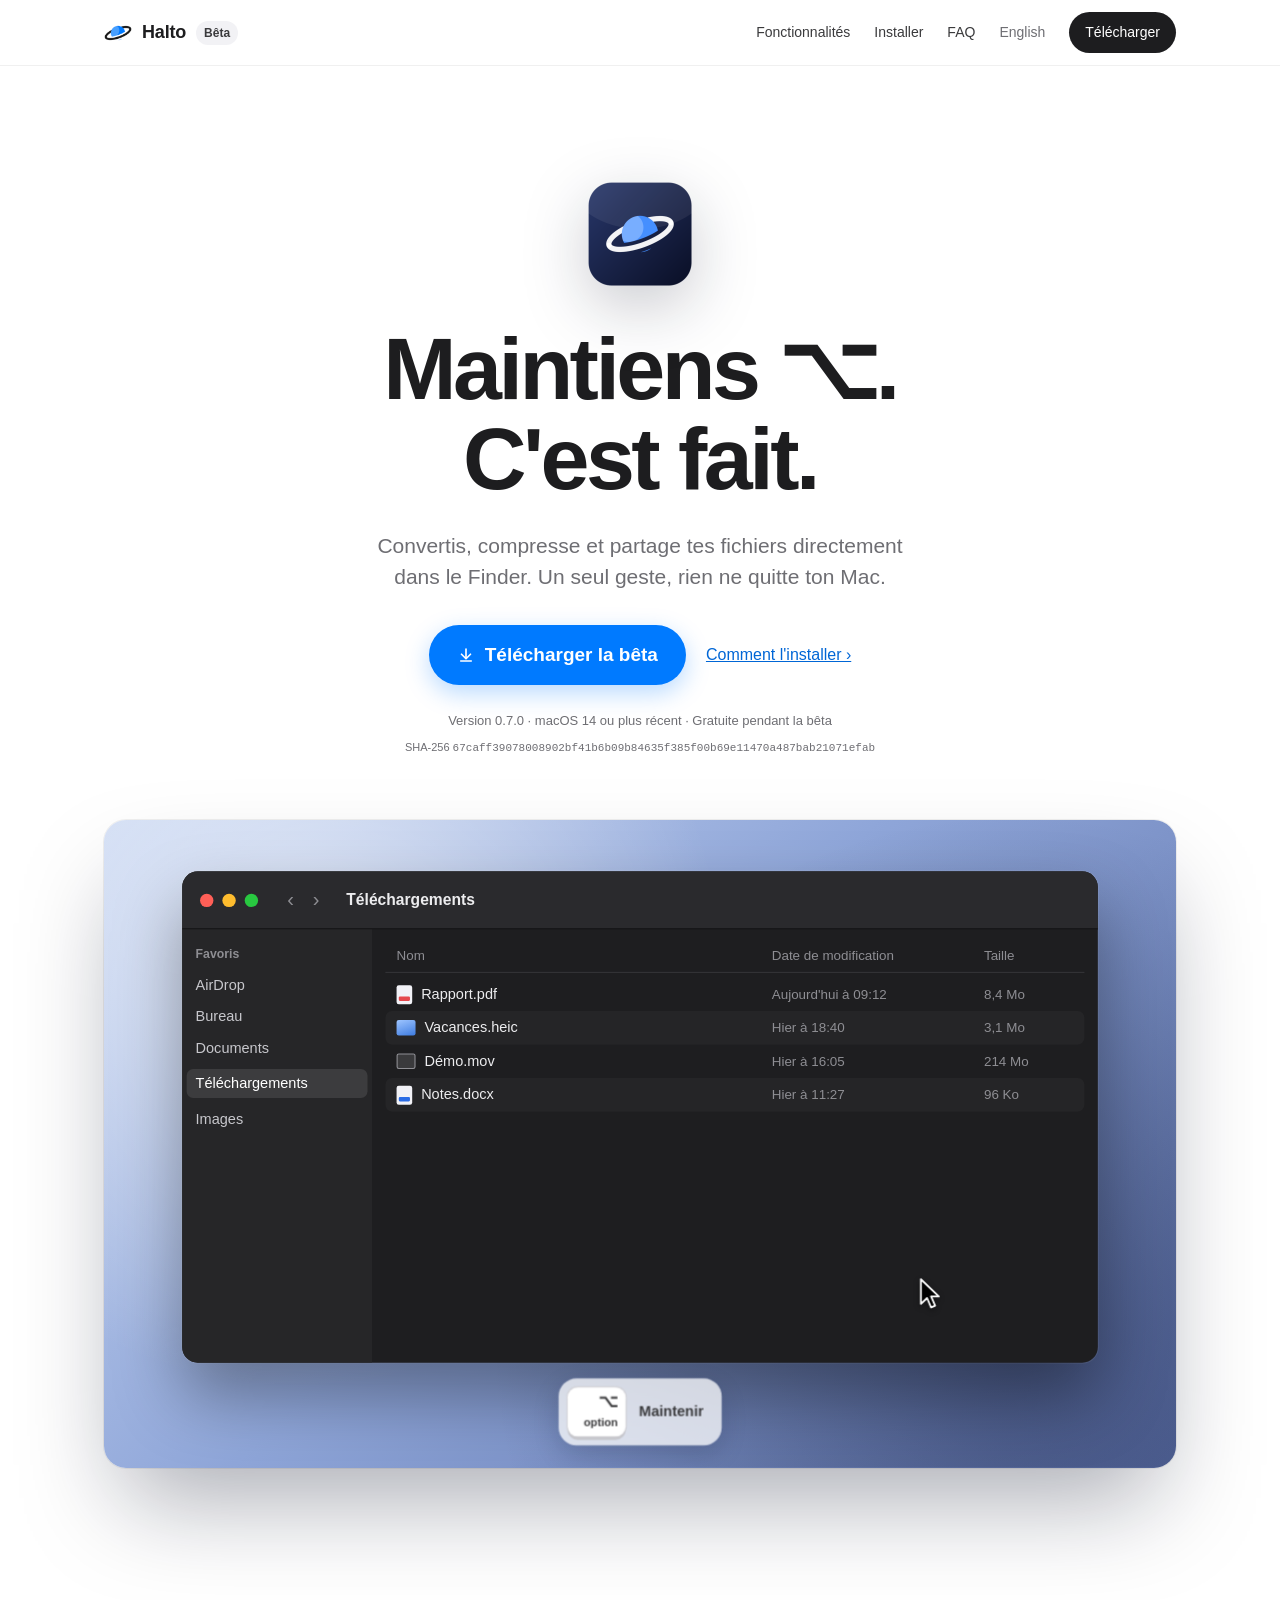
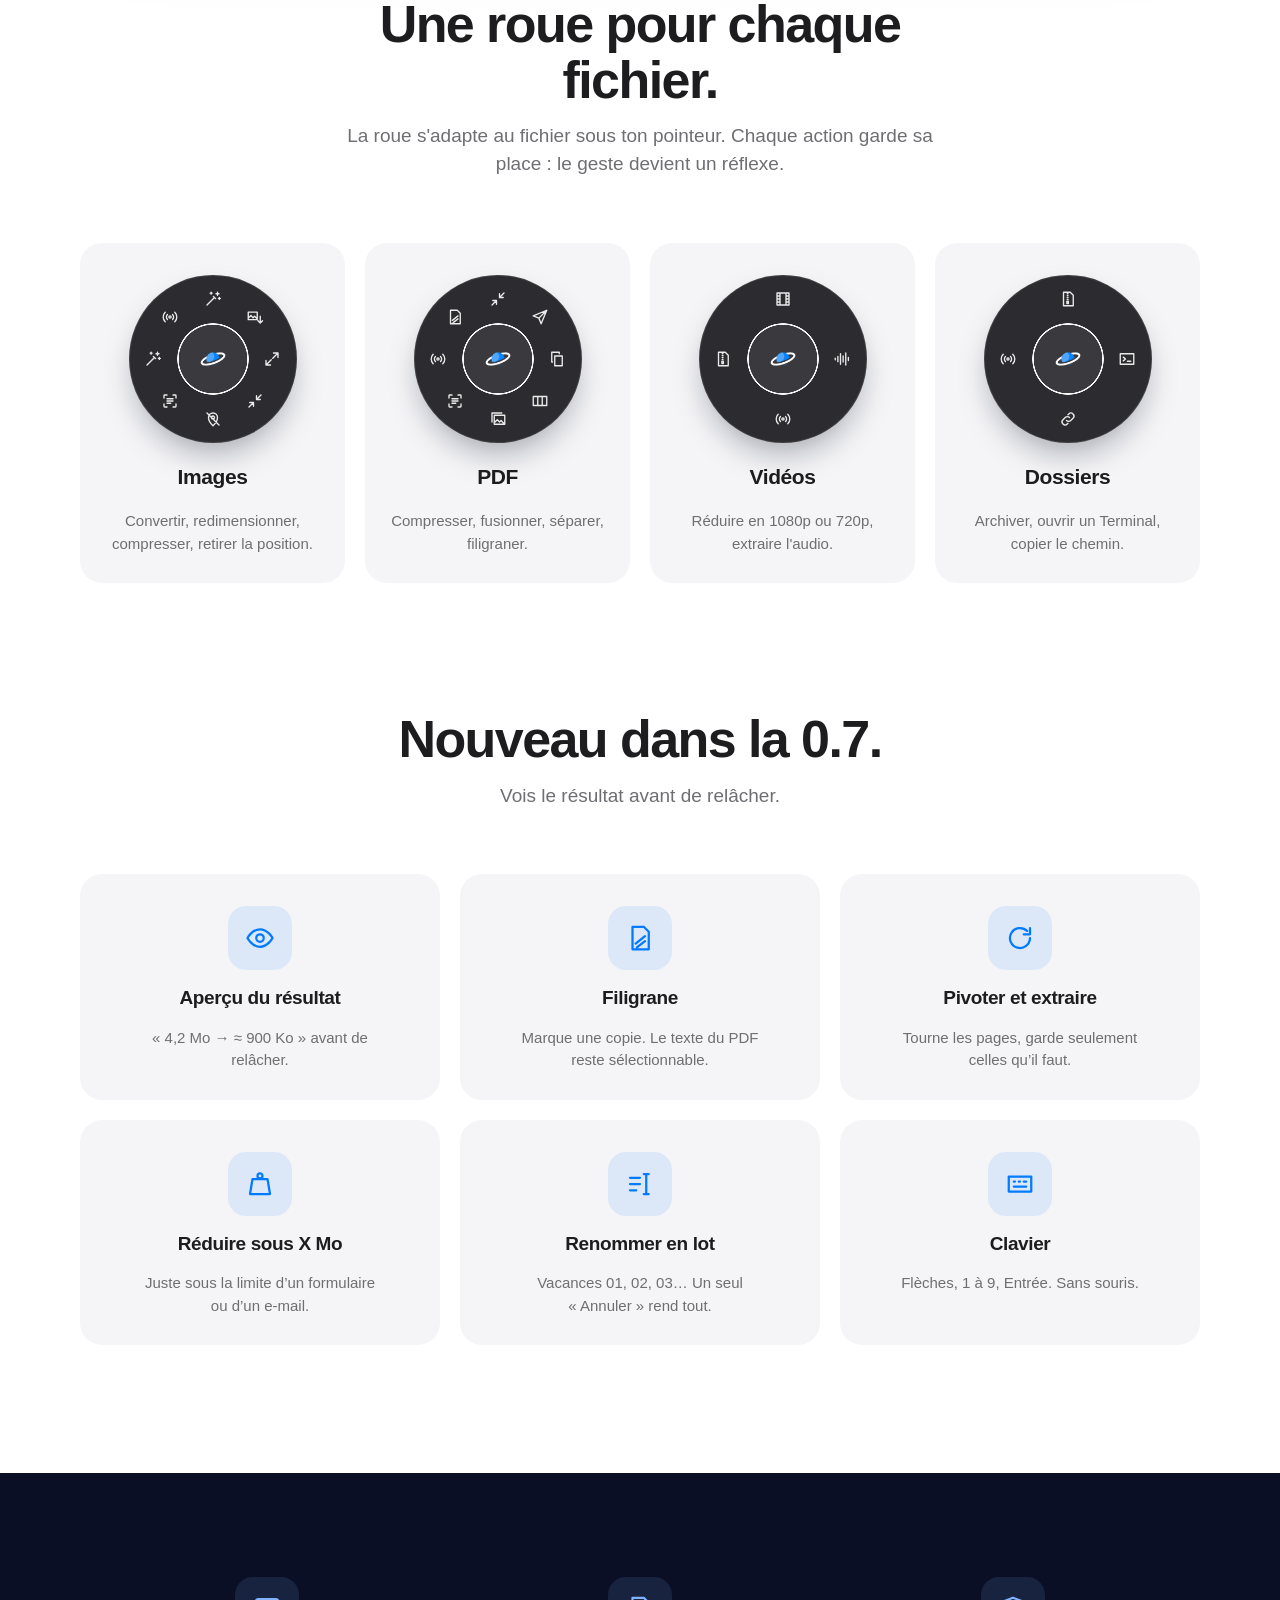
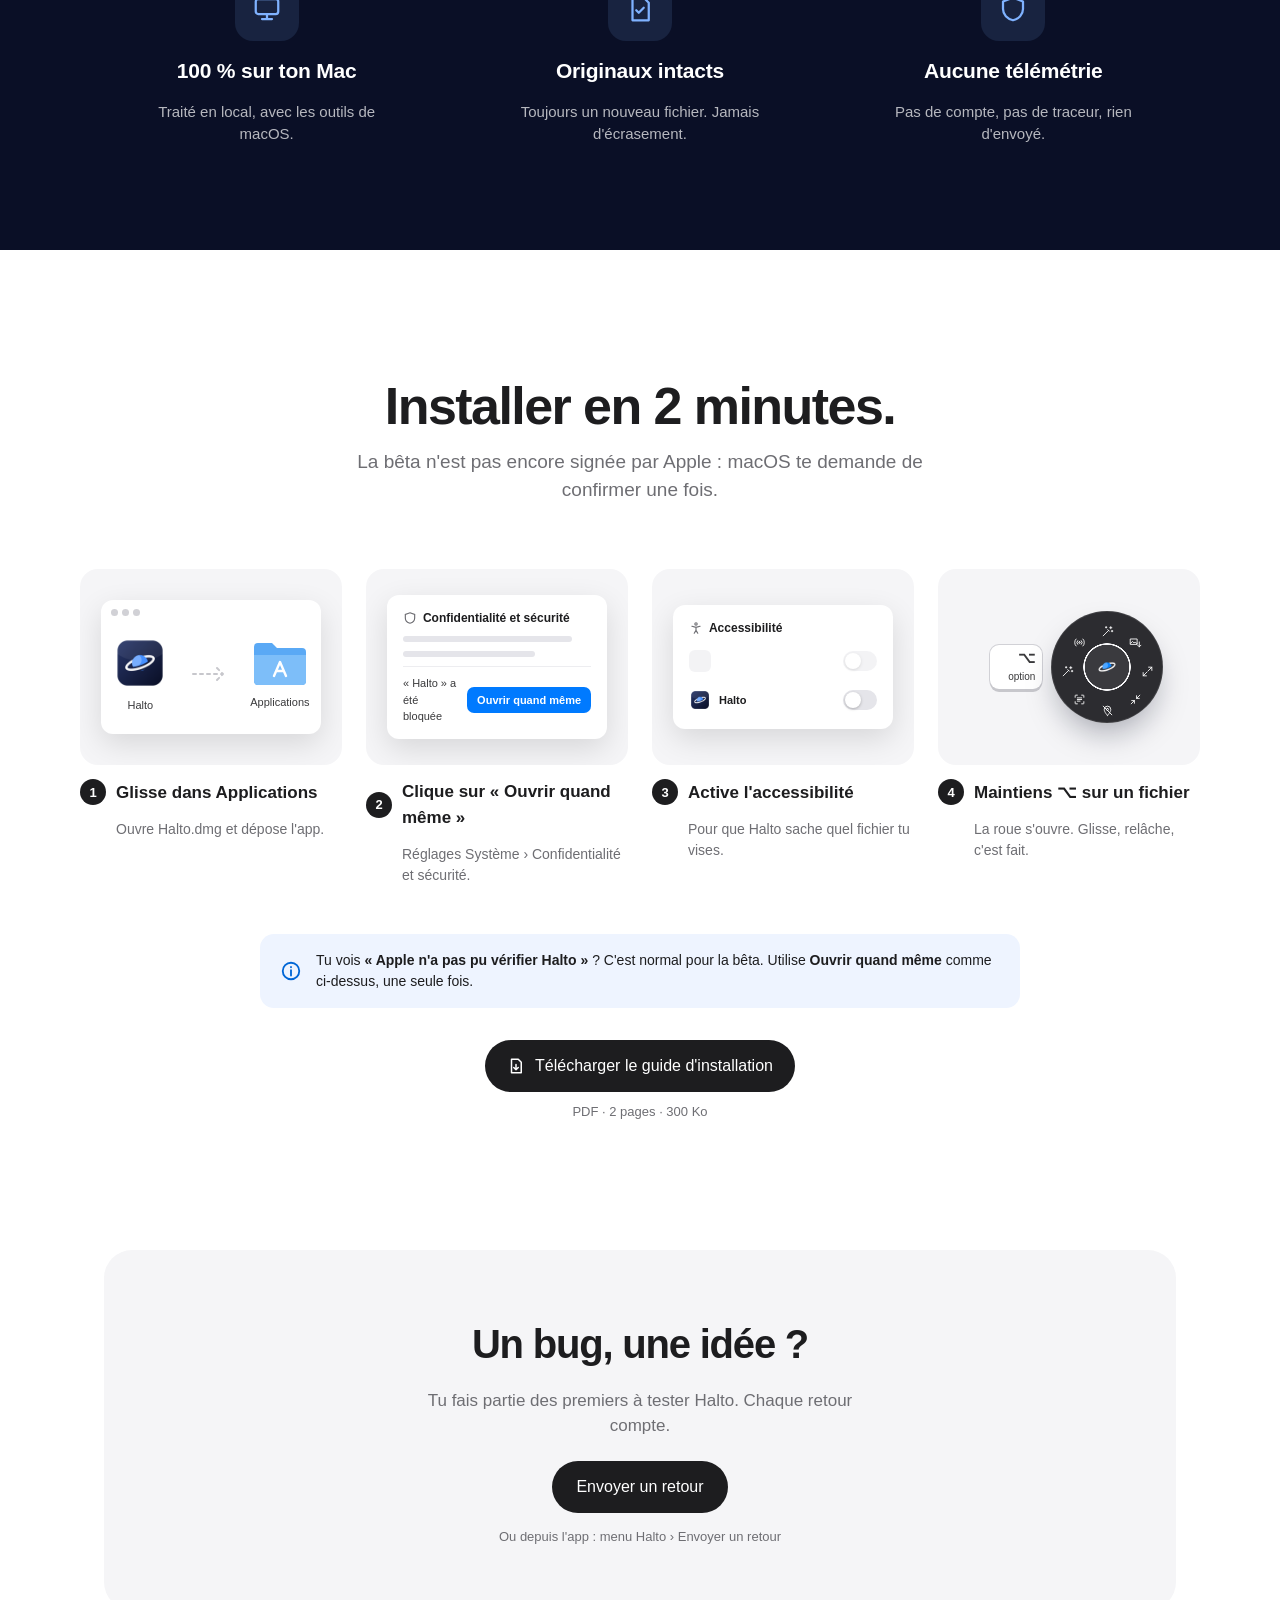
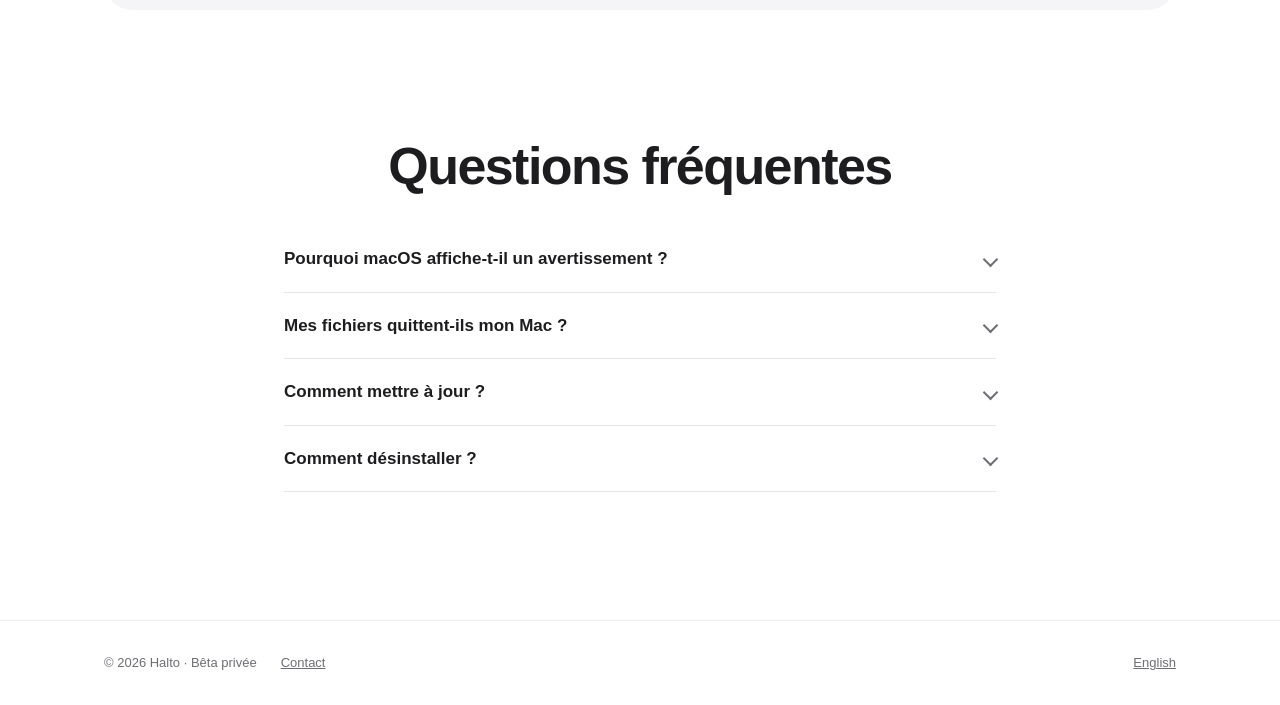
==== commit 9fa31865: "Site 0.7 : section Nouveau dans la 0.7, Filigraner dans la roue PDF, version 0.7.0 Co-Authored-By: C" ====
--- a/fr/index.html
+++ b/fr/index.html
@@ -41,7 +41,7 @@
 </a>
 <a href="#install">Comment l'installer ›</a>
 </div>
-<p class="meta reveal" style="--d: .3s">Version 0.6.1 · macOS 14 ou plus récent · Gratuite pendant la bêta</p>
+<p class="meta reveal" style="--d: .3s">Version 0.7.0 · macOS 14 ou plus récent · Gratuite pendant la bêta</p>
 <p class="meta sha reveal" style="--d: .34s">SHA-256 <code>67caff39078008902bf41b6b09b84635f385f00b69e11470a487bab21071efab</code></p>
 </section>
 
@@ -77,9 +77,24 @@
 </div>
 <div class="types">
 <div class="type reveal"><div class="mini" data-set="image"></div><h3>Images</h3><p>Convertir, redimensionner, compresser, retirer la position.</p></div>
-<div class="type reveal" style="--d: .08s"><div class="mini" data-set="pdf"></div><h3>PDF</h3><p>Compresser, fusionner, séparer, transformer en images.</p></div>
+<div class="type reveal" style="--d: .08s"><div class="mini" data-set="pdf"></div><h3>PDF</h3><p>Compresser, fusionner, séparer, filigraner.</p></div>
 <div class="type reveal" style="--d: .16s"><div class="mini" data-set="video"></div><h3>Vidéos</h3><p>Réduire en 1080p ou 720p, extraire l'audio.</p></div>
 <div class="type reveal" style="--d: .24s"><div class="mini" data-set="folder"></div><h3>Dossiers</h3><p>Archiver, ouvrir un Terminal, copier le chemin.</p></div>
+</div>
+</section>
+
+<section id="new" class="wrap section new" style="padding-top: 0">
+<div class="intro reveal">
+<h2 class="h2">Nouveau dans la 0.7.</h2>
+<p class="lead">Vois le résultat avant de relâcher.</p>
+</div>
+<div class="types">
+<div class="type reveal" style="--d: .00s"><span class="badge"><svg width="30" height="30" viewBox="0 0 24 24" fill="none" stroke="currentColor" stroke-width="1.8" stroke-linecap="round" stroke-linejoin="round" aria-hidden="true"><path d="M2 12s3.6-7 10-7 10 7 10 7-3.6 7-10 7S2 12 2 12zM12 9a3 3 0 1 0 0 6a3 3 0 1 0 0-6"/></svg></span><h3>Aperçu du résultat</h3><p>«&nbsp;4,2 Mo → ≈ 900 Ko&nbsp;» avant de relâcher.</p></div>
+<div class="type reveal" style="--d: .06s"><span class="badge"><svg width="30" height="30" viewBox="0 0 24 24" fill="none" stroke="currentColor" stroke-width="1.8" stroke-linecap="round" stroke-linejoin="round" aria-hidden="true"><path d="M6 3h9l4 4v14H6zM8.5 16.5l7.5-6M9.5 19.5l6.5-5"/></svg></span><h3>Filigrane</h3><p>Marque une copie. Le texte du PDF reste sélectionnable.</p></div>
+<div class="type reveal" style="--d: .12s"><span class="badge"><svg width="30" height="30" viewBox="0 0 24 24" fill="none" stroke="currentColor" stroke-width="1.8" stroke-linecap="round" stroke-linejoin="round" aria-hidden="true"><path d="M20 12a8 8 0 1 1-2.3-5.6M20 4v5h-5"/></svg></span><h3>Pivoter et extraire</h3><p>Tourne les pages, garde seulement celles qu’il faut.</p></div>
+<div class="type reveal" style="--d: .18s"><span class="badge"><svg width="30" height="30" viewBox="0 0 24 24" fill="none" stroke="currentColor" stroke-width="1.8" stroke-linecap="round" stroke-linejoin="round" aria-hidden="true"><path d="M12 3.5a2 2 0 1 0 0 4a2 2 0 1 0 0-4M6 8h12l2 12H4z"/></svg></span><h3>Réduire sous X Mo</h3><p>Juste sous la limite d’un formulaire ou d’un e-mail.</p></div>
+<div class="type reveal" style="--d: .24s"><span class="badge"><svg width="30" height="30" viewBox="0 0 24 24" fill="none" stroke="currentColor" stroke-width="1.8" stroke-linecap="round" stroke-linejoin="round" aria-hidden="true"><path d="M4 7h8M4 12h8M4 17h5M17 4v16M15 4h4M15 20h4"/></svg></span><h3>Renommer en lot</h3><p>Vacances 01, 02, 03… Un seul «&nbsp;Annuler&nbsp;» rend tout.</p></div>
+<div class="type reveal" style="--d: .30s"><span class="badge"><svg width="30" height="30" viewBox="0 0 24 24" fill="none" stroke="currentColor" stroke-width="1.8" stroke-linecap="round" stroke-linejoin="round" aria-hidden="true"><path d="M3 6h18v12H3zM7 10h1M11 10h1M15 10h2M7 14h10"/></svg></span><h3>Clavier</h3><p>Flèches, 1 à 9, Entrée. Sans souris.</p></div>
 </div>
 </section>
 
--- a/assets/style.css
+++ b/assets/style.css
@@ -220,3 +220,9 @@
 
 .guide { display: flex; flex-direction: column; align-items: center; gap: 10px; margin-top: 32px; }
 .guide .btn-dark { display: inline-flex; align-items: center; gap: 10px; font-size: 16px; padding: 14px 22px; }
+
+/* Nouveautés 0.7 : cartes claires, pictogramme bleu. */
+.new .badge { background: rgba(0, 122, 255, 0.1); color: var(--accent); }
+.new .types { grid-template-columns: repeat(auto-fit, minmax(300px, 1fr)); }
+.new .type { gap: 14px; }
+.new .type h3 { font-size: 19px; }
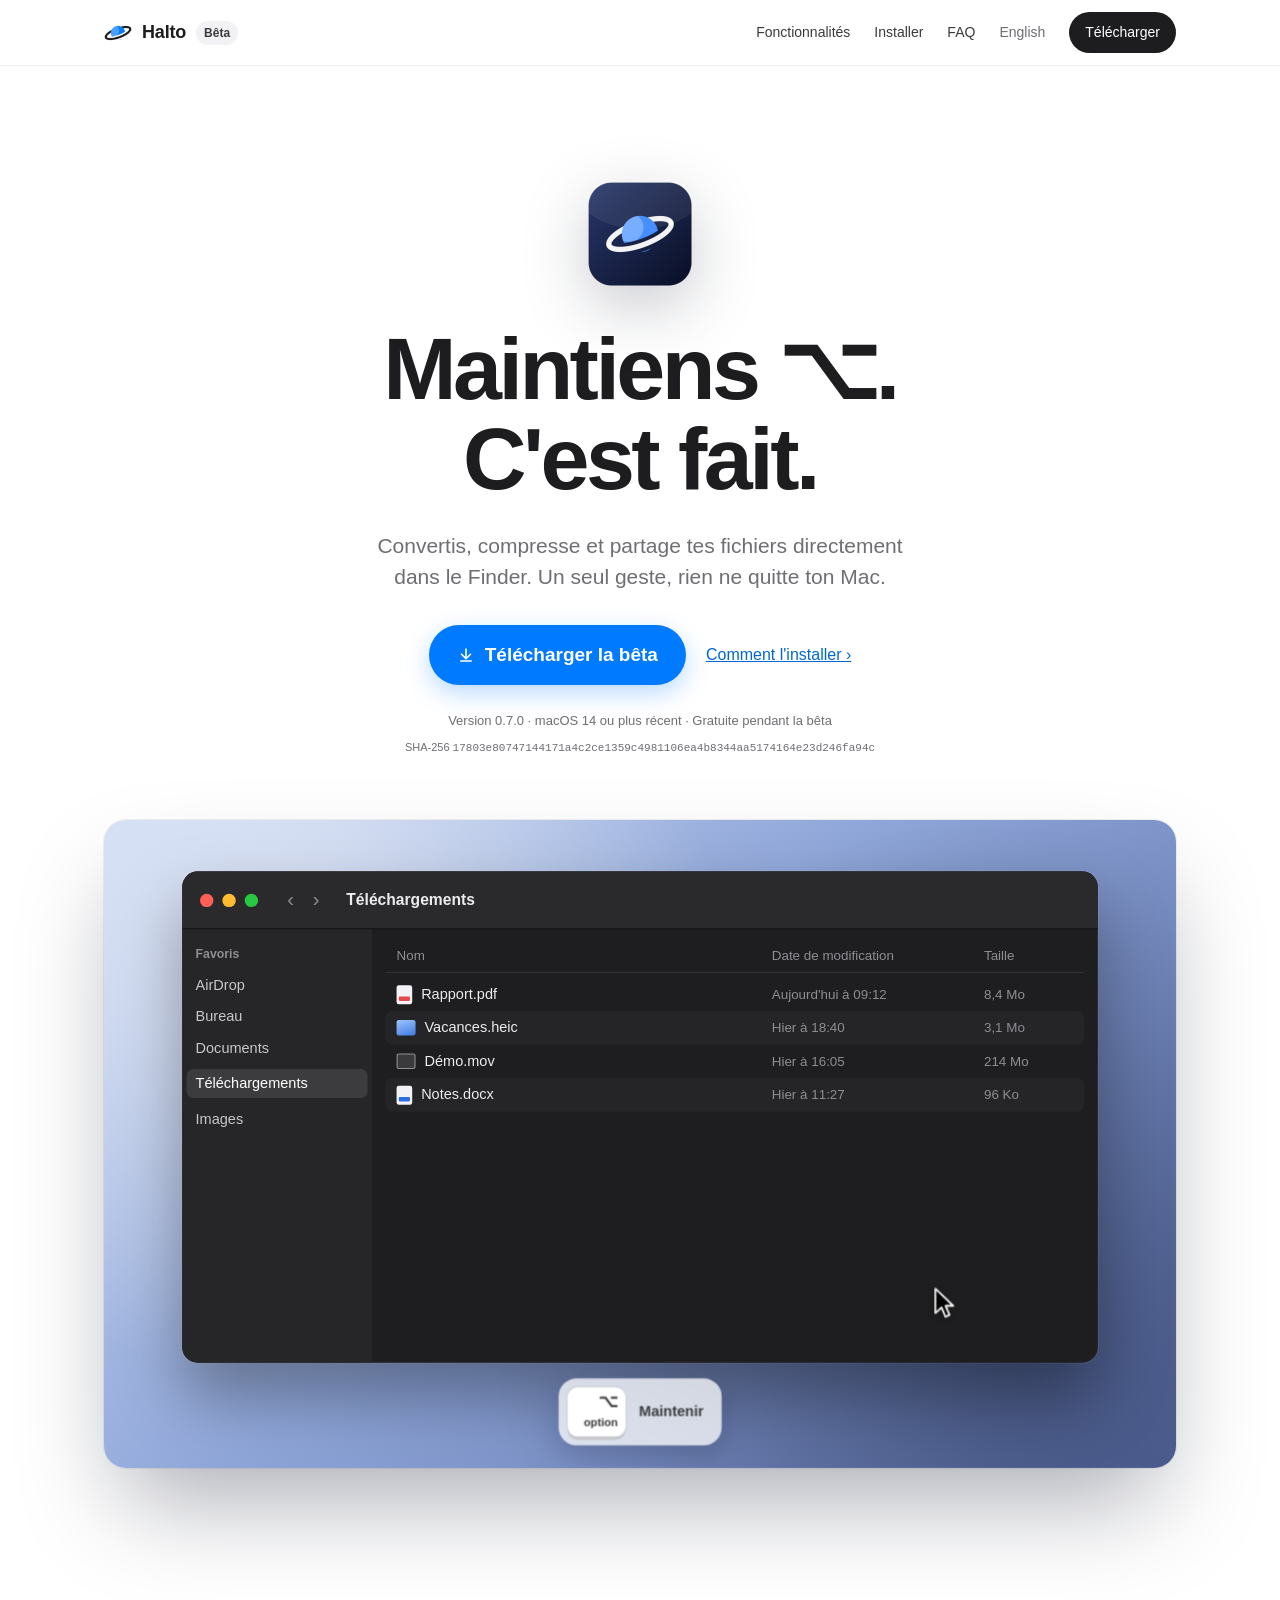
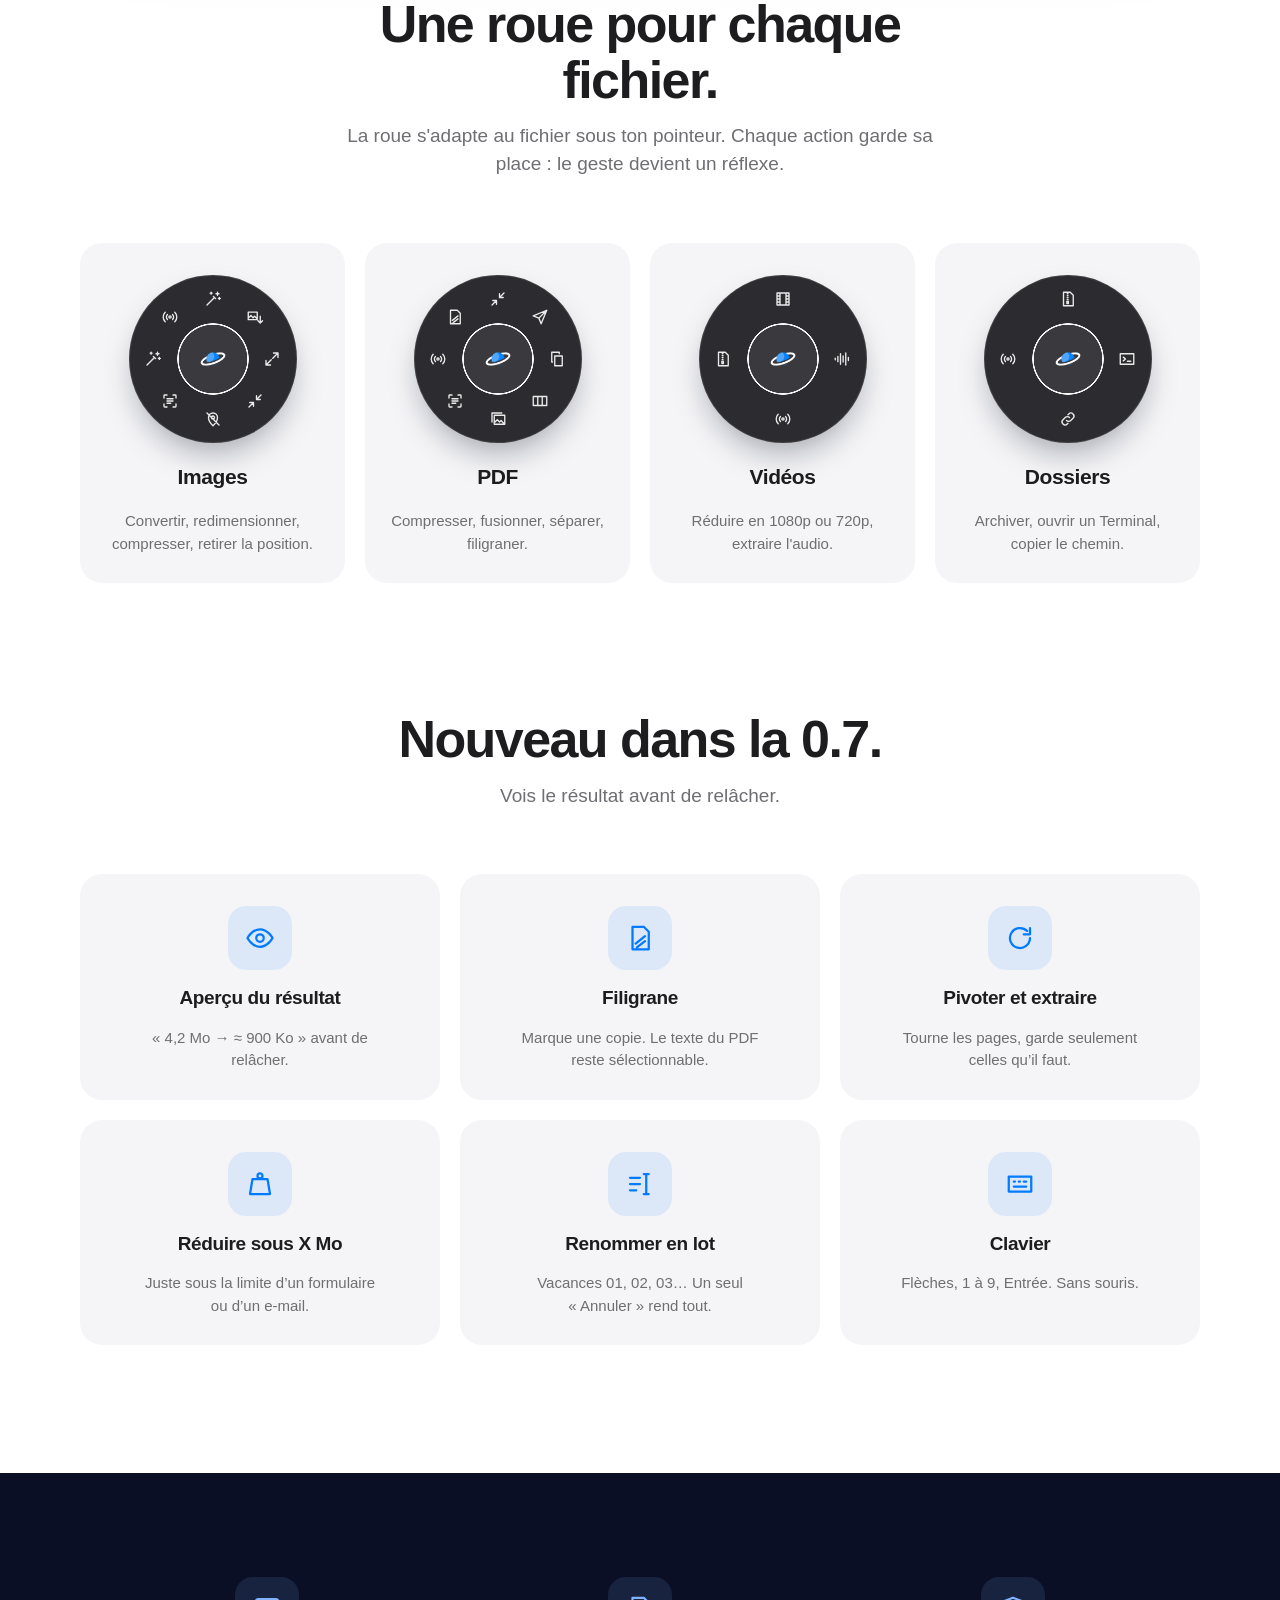
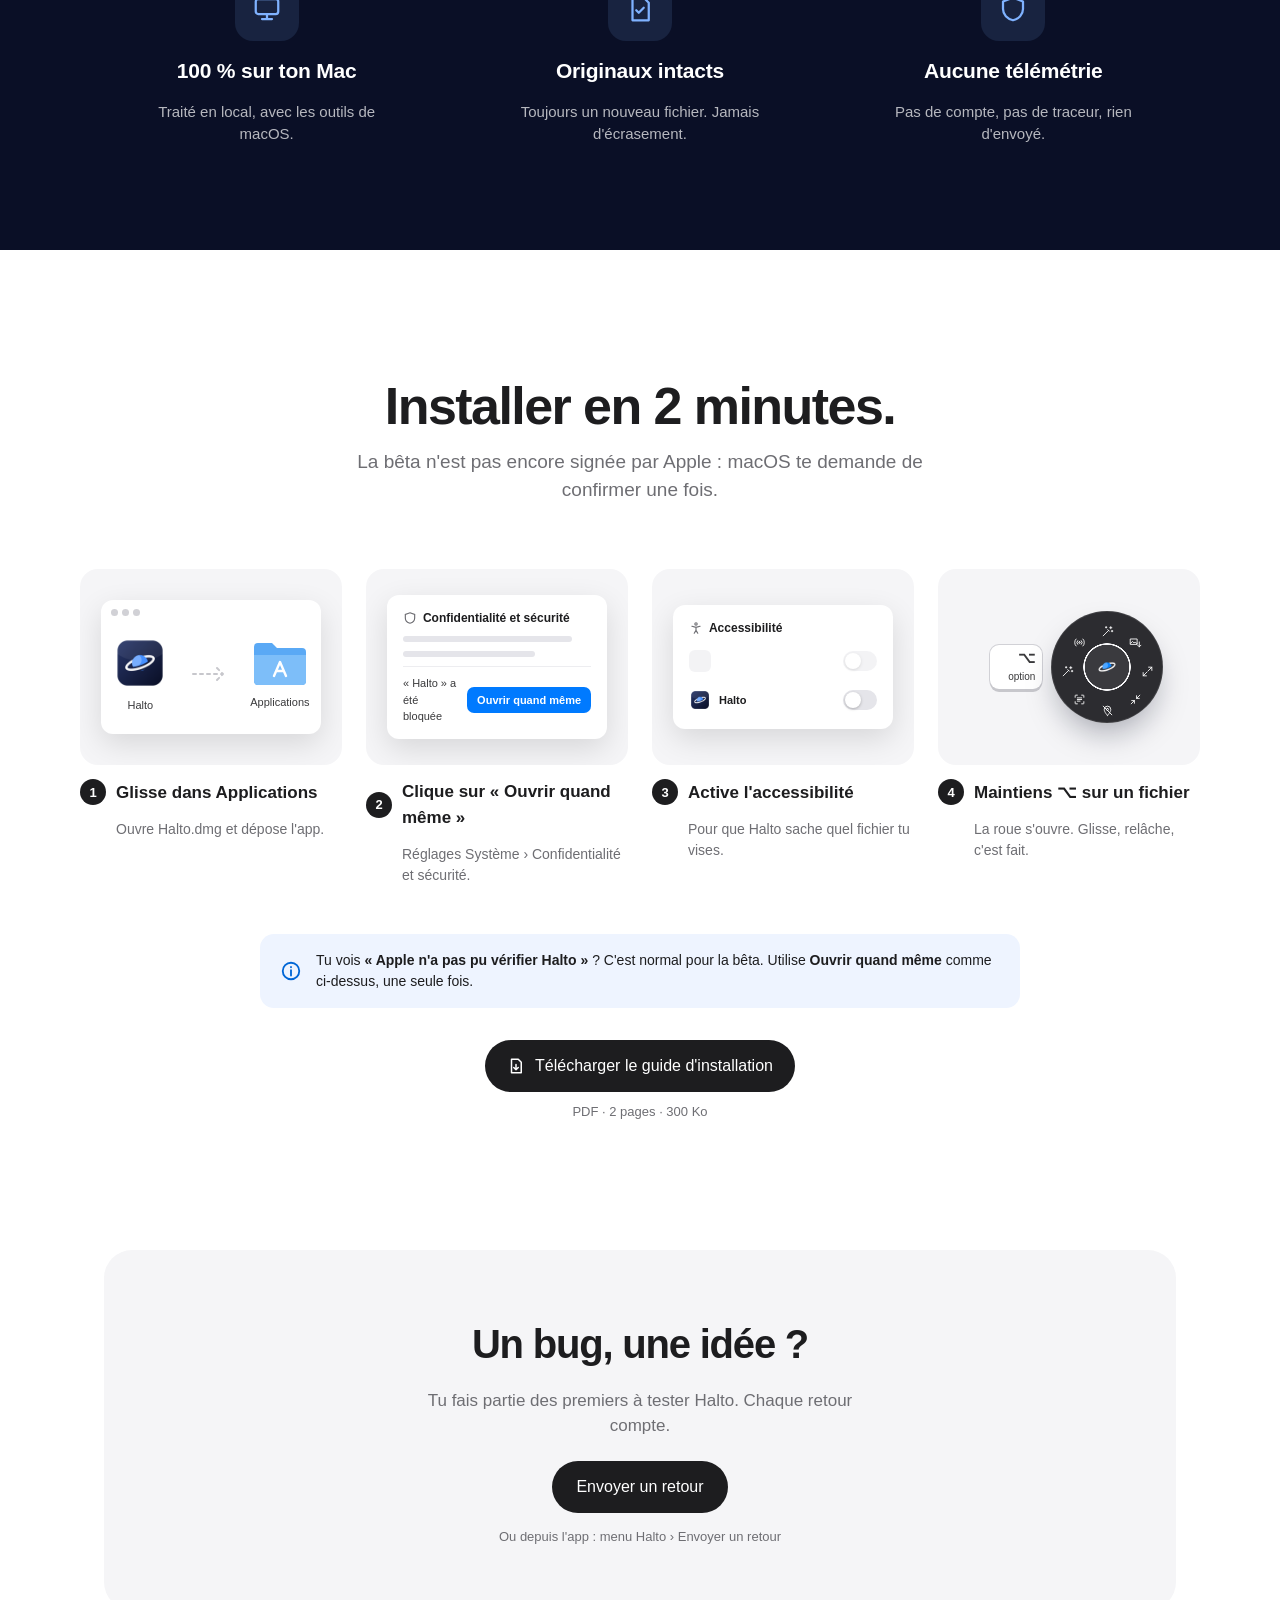
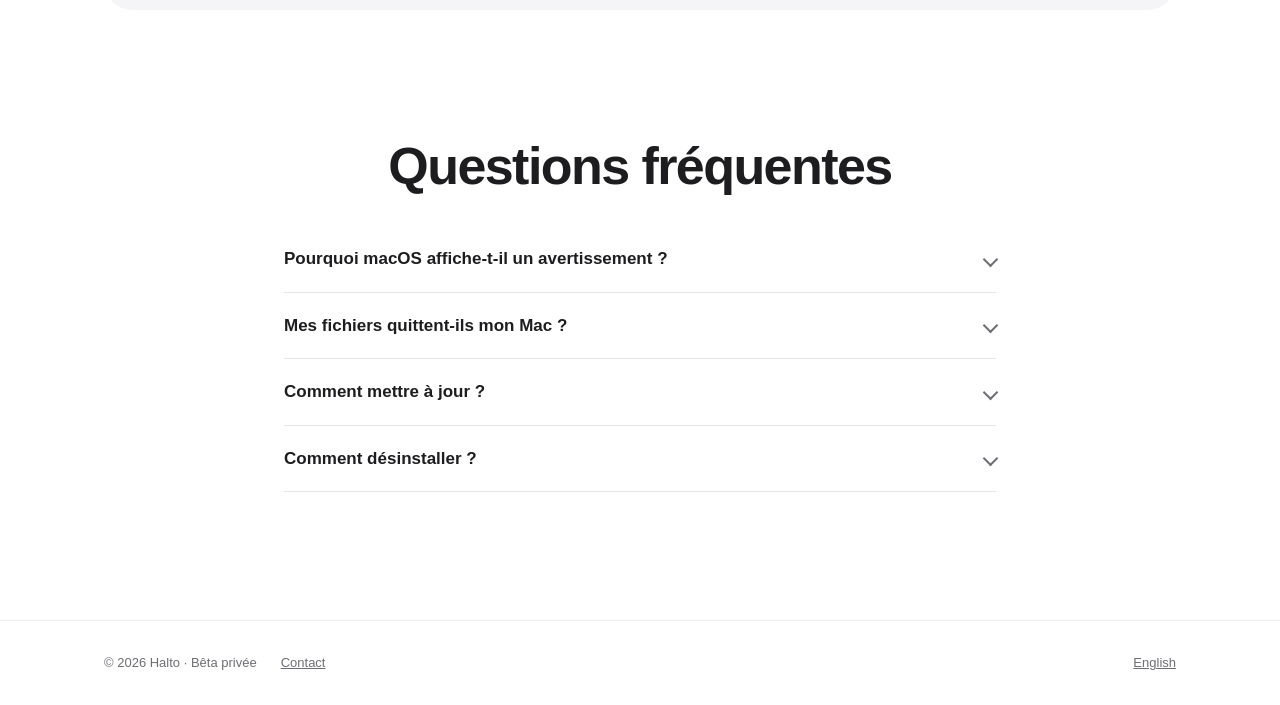
==== commit d09d0590: "Empreinte SHA-256 du DMG 0.7.0 Co-Authored-By: Claude Opus 5.5 (1M context) <noreply@anthropic.com> " ====
--- a/fr/index.html
+++ b/fr/index.html
@@ -42,7 +42,7 @@
 <a href="#install">Comment l'installer ›</a>
 </div>
 <p class="meta reveal" style="--d: .3s">Version 0.7.0 · macOS 14 ou plus récent · Gratuite pendant la bêta</p>
-<p class="meta sha reveal" style="--d: .34s">SHA-256 <code>67caff39078008902bf41b6b09b84635f385f00b69e11470a487bab21071efab</code></p>
+<p class="meta sha reveal" style="--d: .34s">SHA-256 <code>17803e80747144171a4c2ce1359c4981106ea4b8344aa5174164e23d246fa94c</code></p>
 </section>
 
 <section class="wrap demo reveal" aria-label="Démonstration">
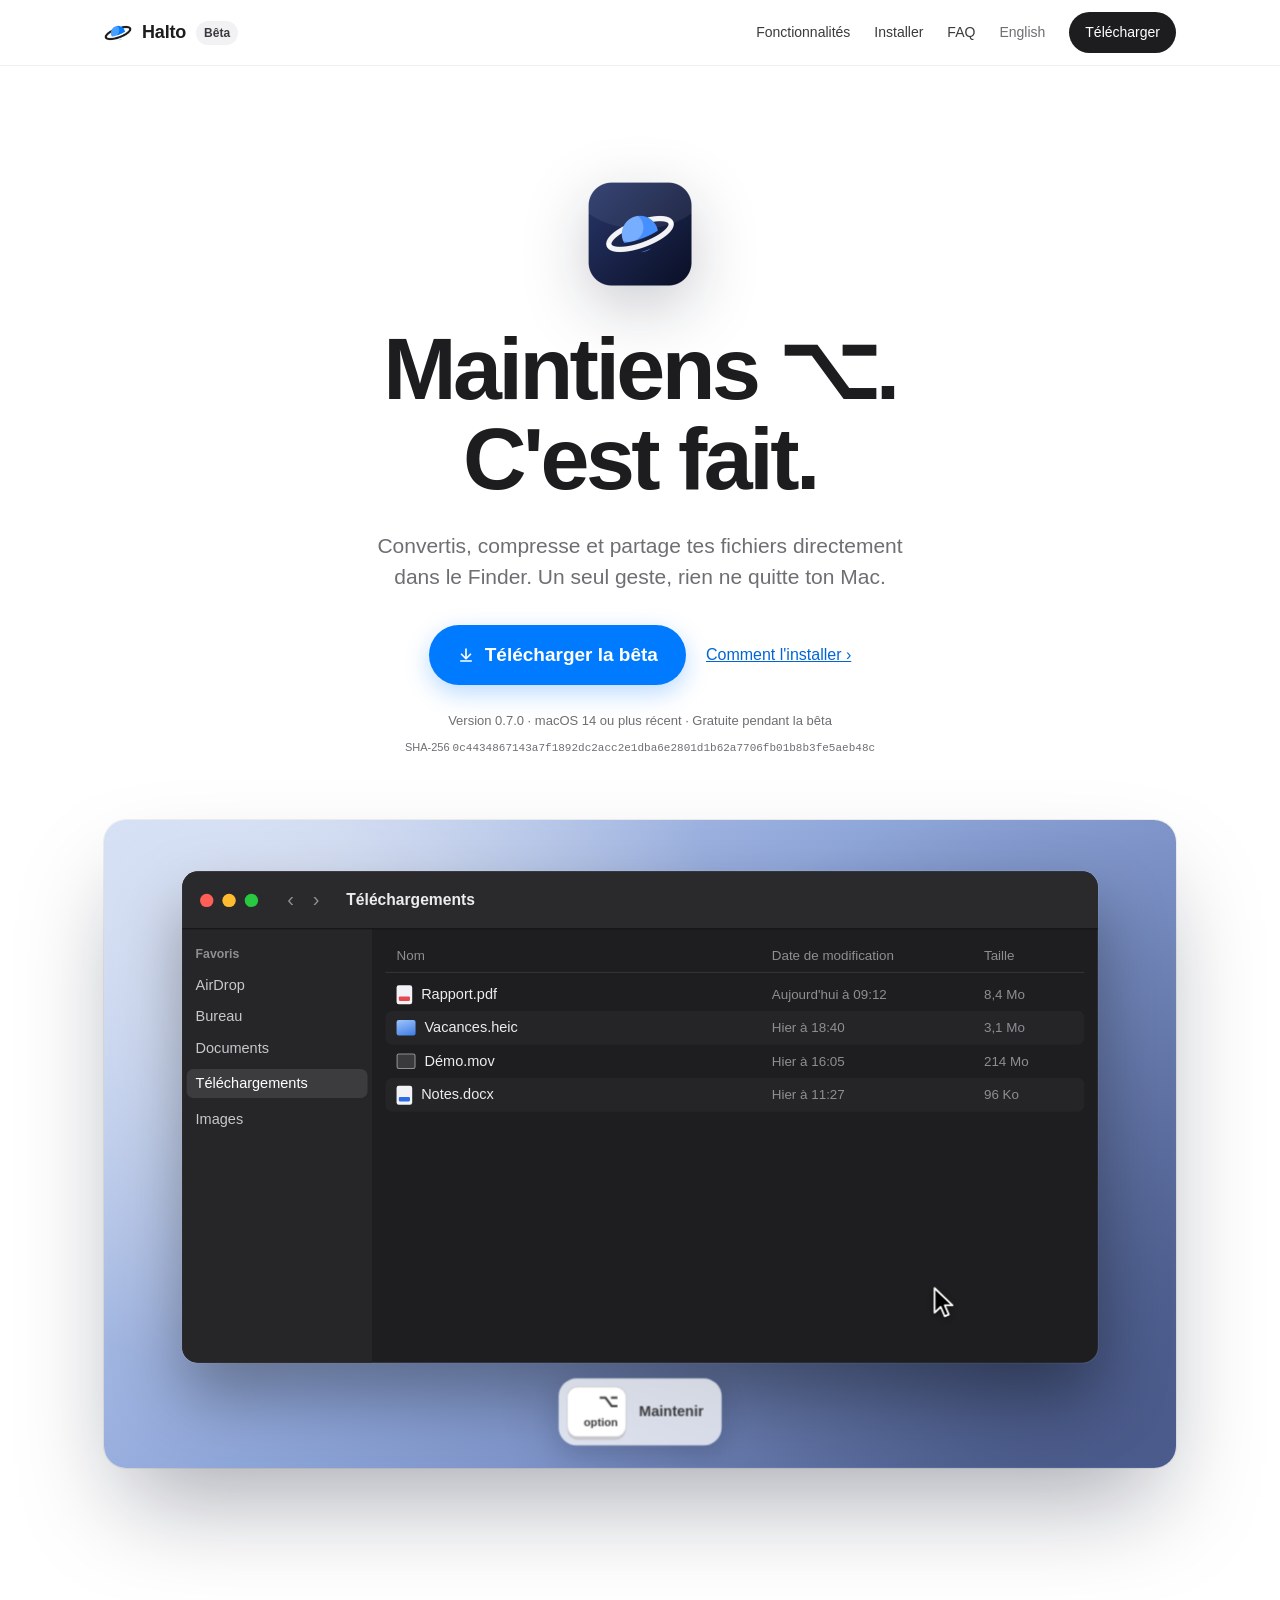
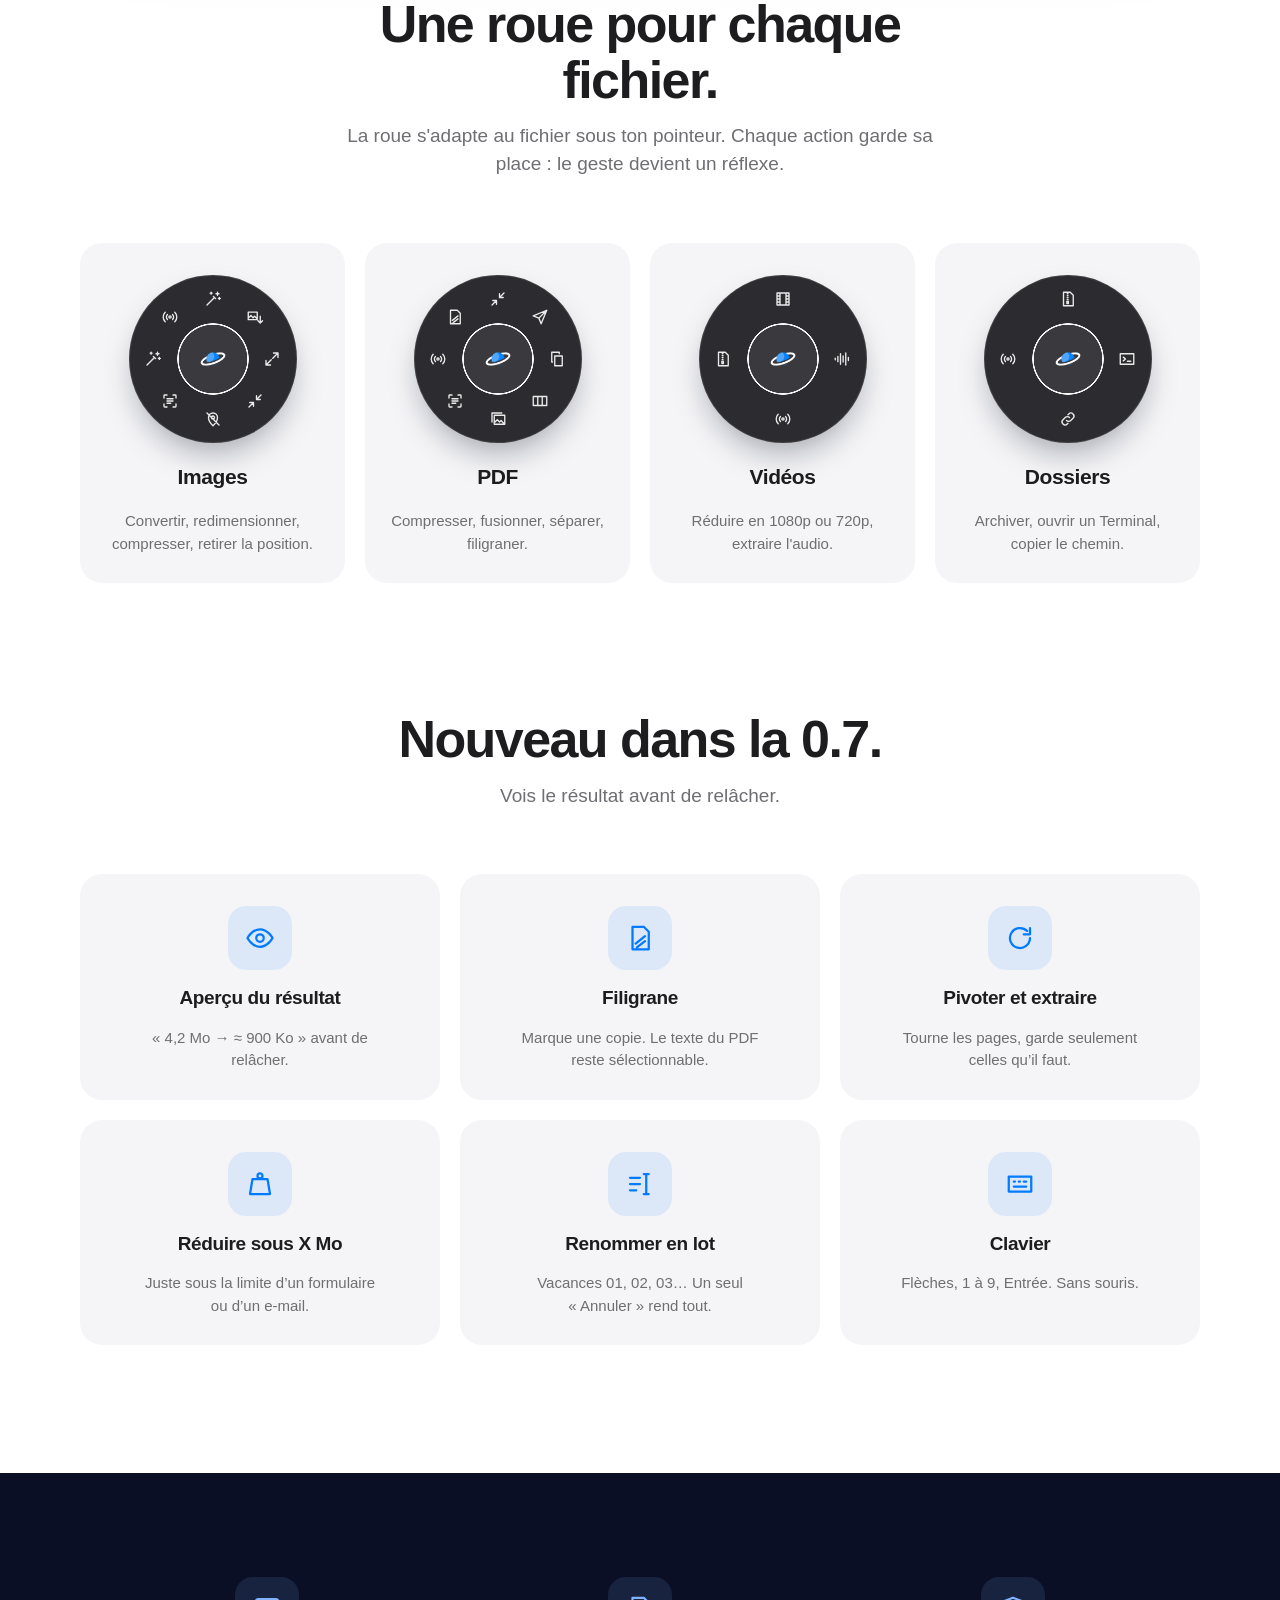
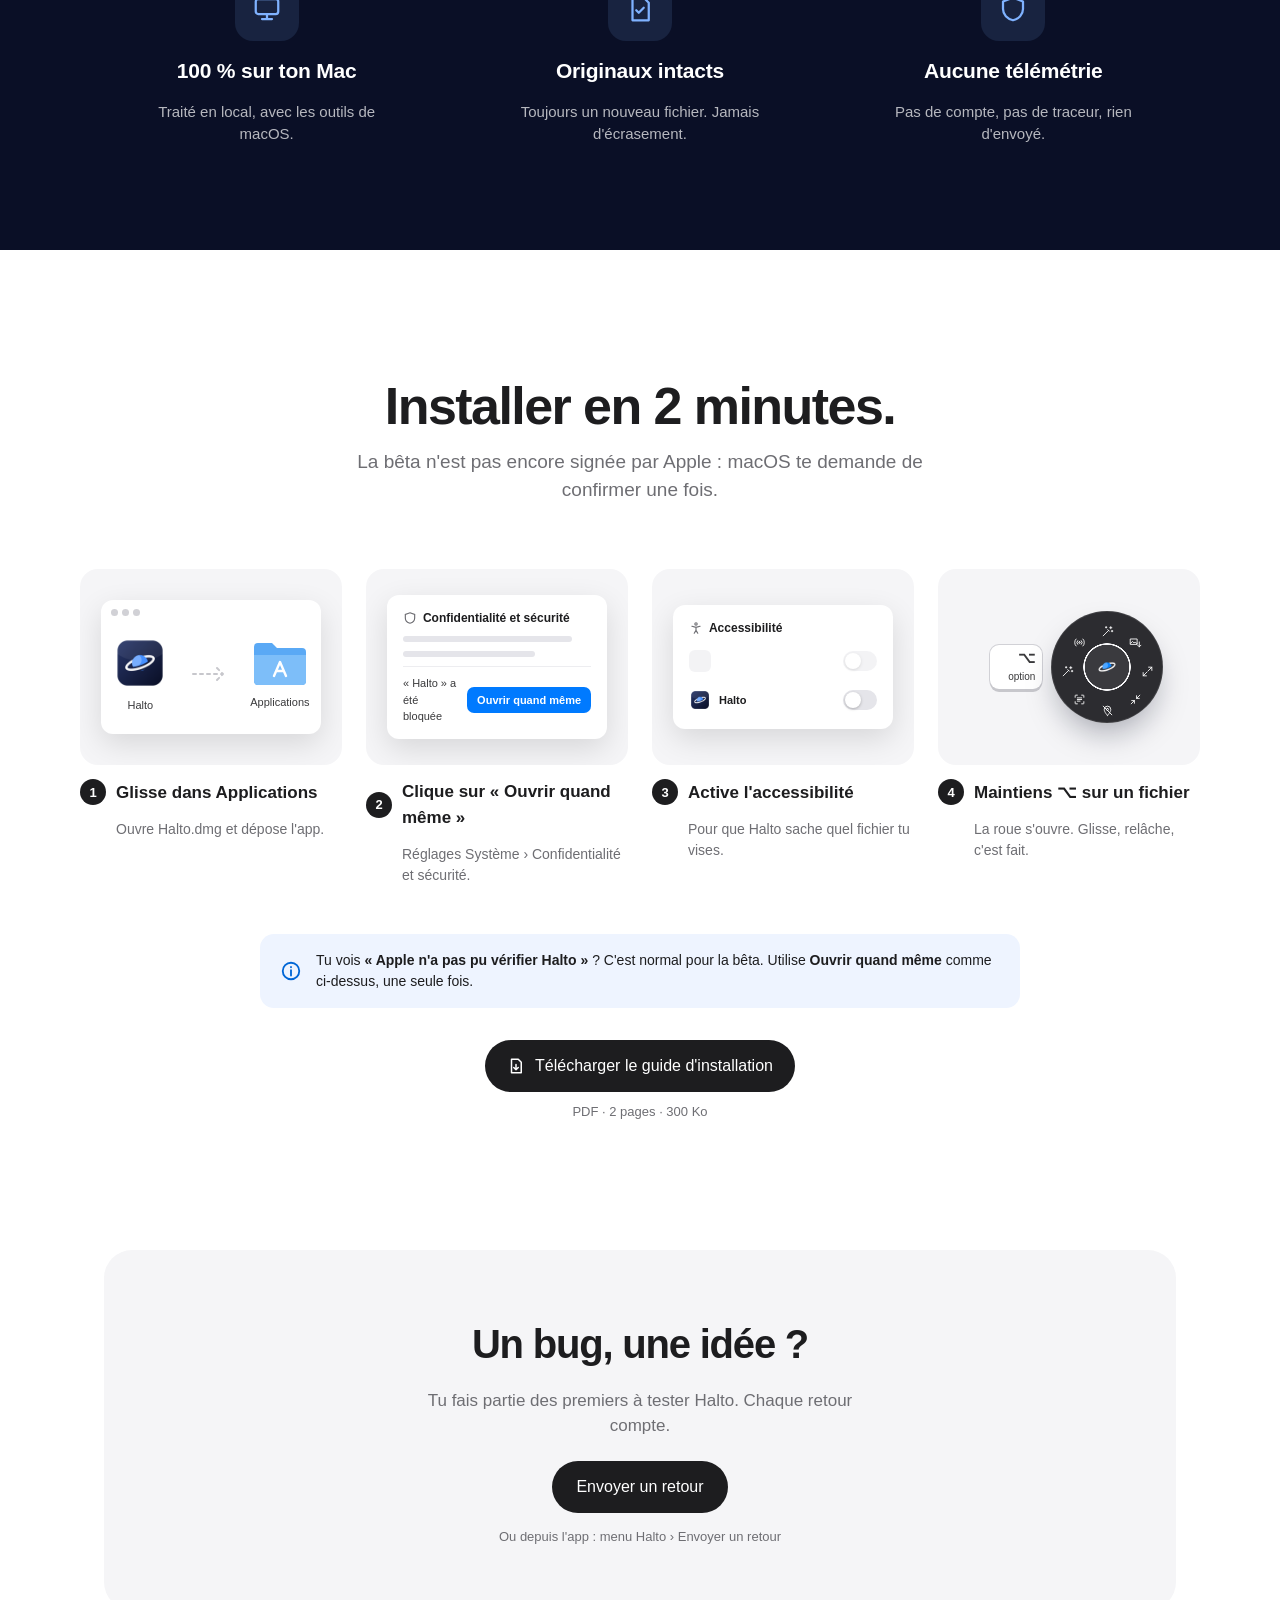
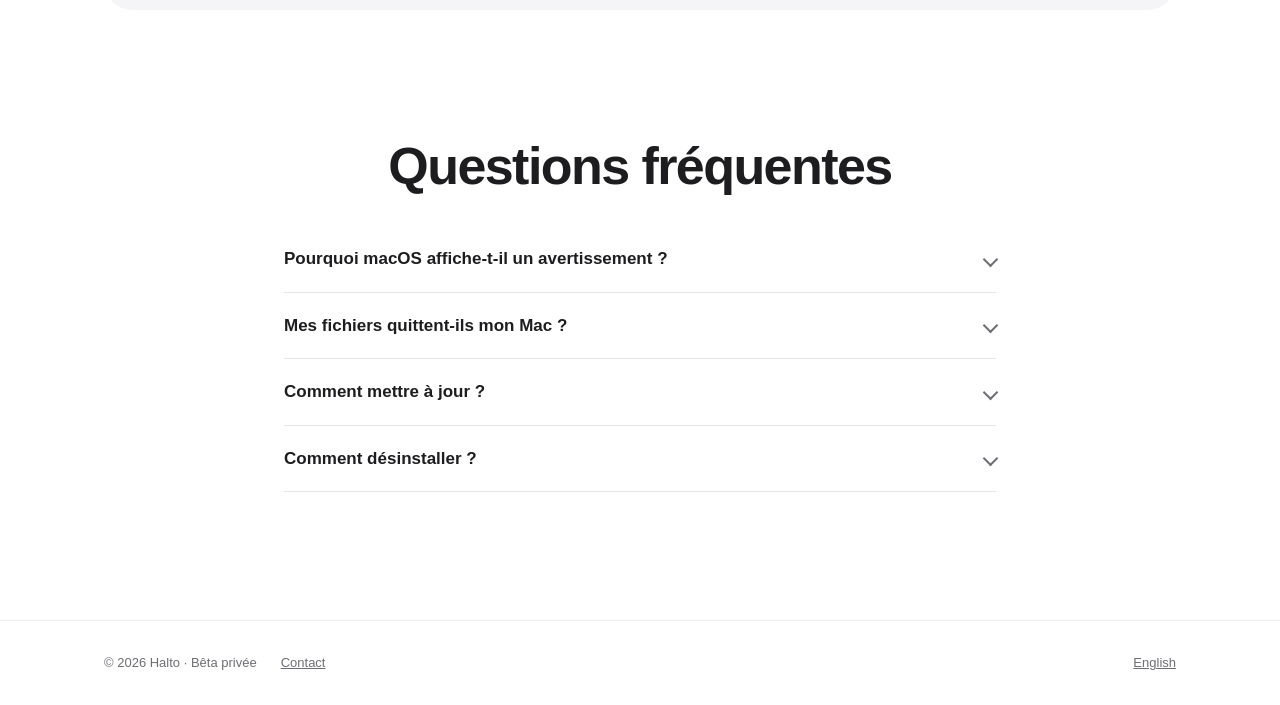
==== commit 0136ddaa: "Empreinte SHA-256 du DMG 0.7.0 publié Co-Authored-By: Claude Opus 5.5 (1M context) <noreply@anthropi" ====
--- a/fr/index.html
+++ b/fr/index.html
@@ -42,7 +42,7 @@
 <a href="#install">Comment l'installer ›</a>
 </div>
 <p class="meta reveal" style="--d: .3s">Version 0.7.0 · macOS 14 ou plus récent · Gratuite pendant la bêta</p>
-<p class="meta sha reveal" style="--d: .34s">SHA-256 <code>17803e80747144171a4c2ce1359c4981106ea4b8344aa5174164e23d246fa94c</code></p>
+<p class="meta sha reveal" style="--d: .34s">SHA-256 <code>0c4434867143a7f1892dc2acc2e1dba6e2801d1b62a7706fb01b8b3fe5aeb48c</code></p>
 </section>
 
 <section class="wrap demo reveal" aria-label="Démonstration">
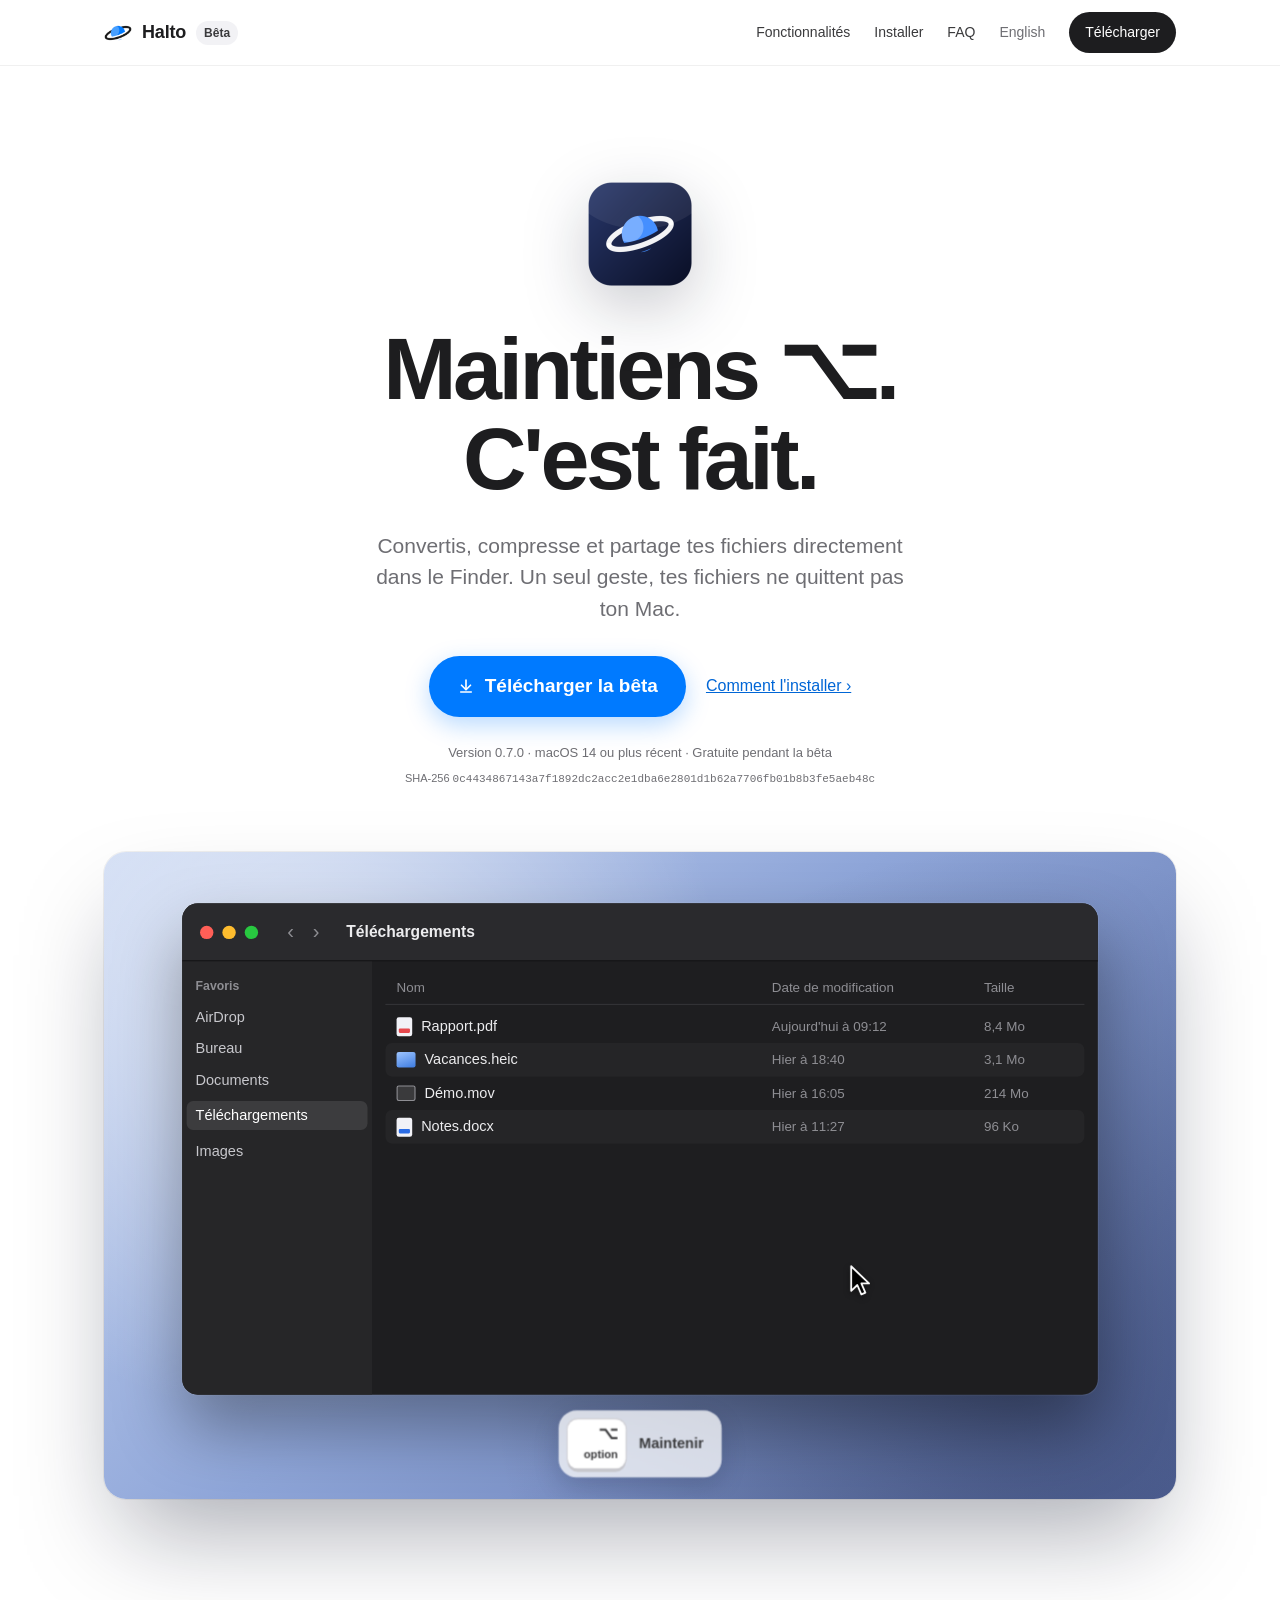
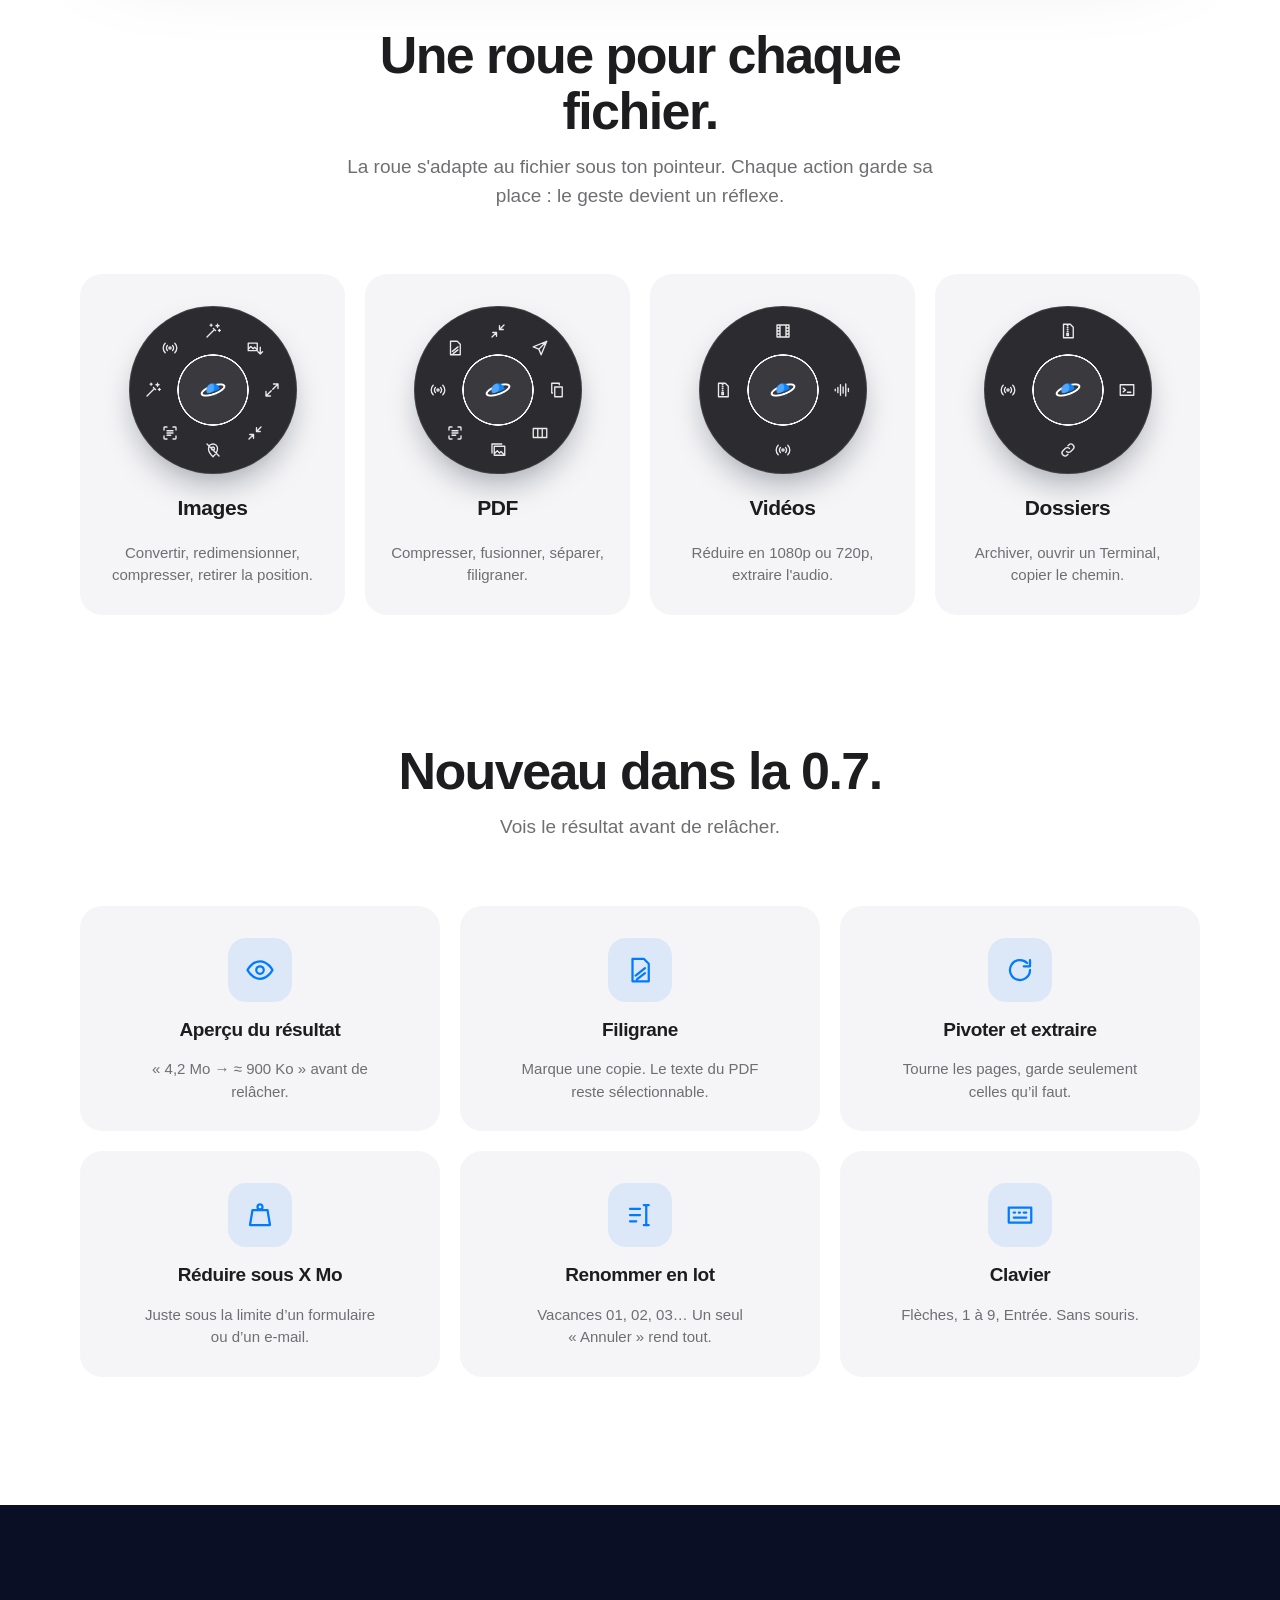
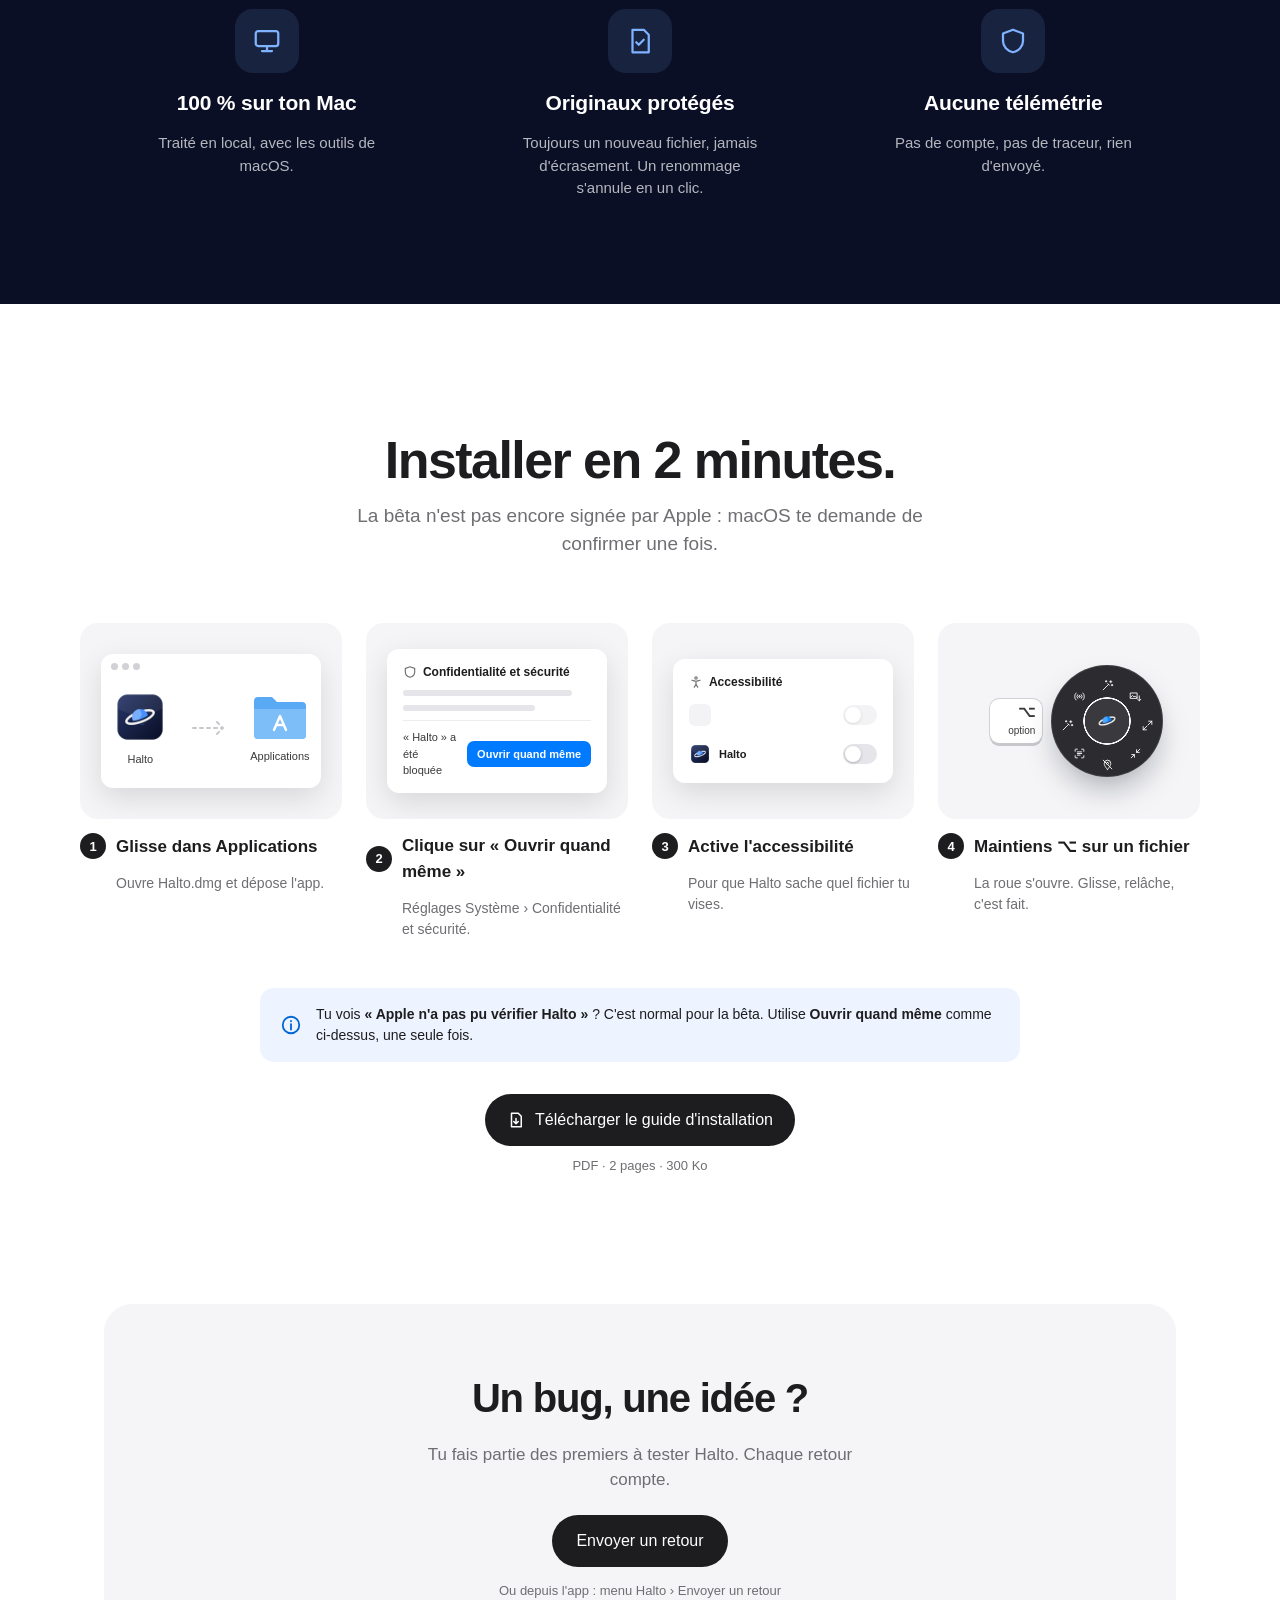
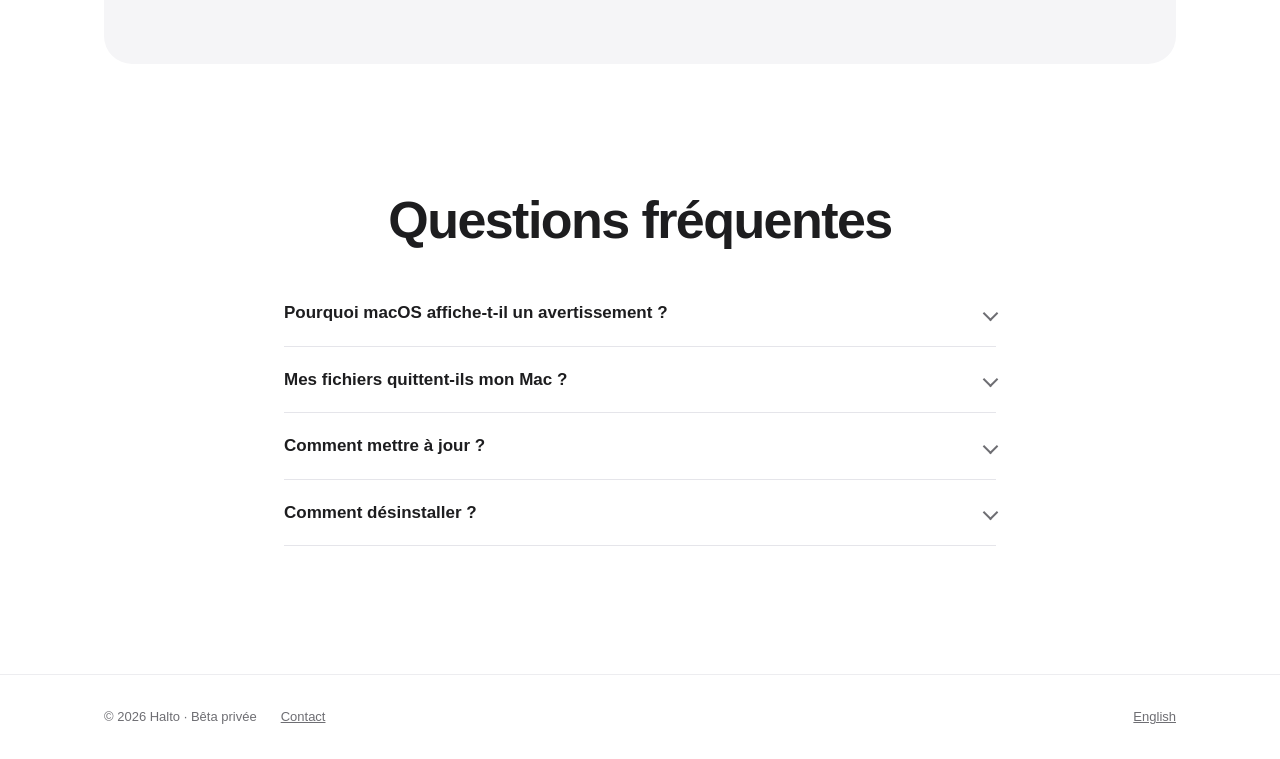
==== commit fe2803a9: "Site : CSP et referrer, promesses de confidentialité exactes avec la 0.7 Co-Authored-By: Claude Opus" ====
--- a/fr/index.html
+++ b/fr/index.html
@@ -4,8 +4,10 @@
 <meta charset="utf-8">
 <meta name="viewport" content="width=device-width, initial-scale=1">
 <title>Halto – Maintiens ⌥. C'est fait.</title>
-<meta name="description" content="Halto transforme tes fichiers directement dans le Finder, d'un seul geste. Tout reste sur ton Mac. Bêta gratuite pour macOS 14 et plus.">
+<meta name="description" content="Halto transforme tes fichiers directement dans le Finder, d'un seul geste. Tes fichiers restent sur ton Mac. Bêta gratuite pour macOS 14 et plus.">
 <meta name="robots" content="noindex">
+<meta http-equiv="Content-Security-Policy" content="default-src 'self'; script-src 'self'; style-src 'self' 'unsafe-inline'; img-src 'self'; object-src 'none'; base-uri 'none'; form-action 'none'">
+<meta name="referrer" content="no-referrer">
 <link rel="alternate" hreflang="en" href="../">
 <link rel="icon" type="image/png" href="../assets/favicon.png">
 <link rel="apple-touch-icon" href="../assets/apple-touch-icon.png">
@@ -33,7 +35,7 @@
 <section id="top" class="wrap hero">
 <img class="icon reveal" src="../assets/halto-icone.png" alt="Icône de Halto" width="128" height="128">
 <h1 class="reveal" style="--d: .08s">Maintiens ⌥.<br>C'est fait.</h1>
-<p class="lead reveal" style="--d: .16s">Convertis, compresse et partage tes fichiers directement dans le Finder. Un seul geste, rien ne quitte ton Mac.</p>
+<p class="lead reveal" style="--d: .16s">Convertis, compresse et partage tes fichiers directement dans le Finder. Un seul geste, tes fichiers ne quittent pas ton Mac.</p>
 <div id="download" class="cta reveal" style="--d: .24s">
 <a class="btn-main" href="https://github.com/plusjamaisaterre/Halto-beta/releases/latest/download/Halto.dmg">
 <svg width="18" height="18" viewBox="0 0 24 24" fill="none" stroke="currentColor" stroke-width="2.2" stroke-linecap="round" stroke-linejoin="round" aria-hidden="true"><path d="M12 4v12"/><path d="M6 11l6 6 6-6"/><path d="M5 20h14"/></svg>
@@ -107,8 +109,8 @@
 </div>
 <div class="reveal" style="--d: .08s">
 <span class="badge"><svg width="30" height="30" viewBox="0 0 24 24" fill="none" stroke="currentColor" stroke-width="1.8" stroke-linecap="round" stroke-linejoin="round" aria-hidden="true"><path d="M6 3h9l4 4v14H6z"/><path d="M9 13l2 2 4-4"/></svg></span>
-<b>Originaux intacts</b>
-<p>Toujours un nouveau fichier. Jamais d'écrasement.</p>
+<b>Originaux protégés</b>
+<p>Toujours un nouveau fichier, jamais d'écrasement. Un renommage s'annule en un clic.</p>
 </div>
 <div class="reveal" style="--d: .16s">
 <span class="badge"><svg width="30" height="30" viewBox="0 0 24 24" fill="none" stroke="currentColor" stroke-width="1.8" stroke-linecap="round" stroke-linejoin="round" aria-hidden="true"><path d="M12 3l8 3v6c0 4.5-3.4 8-8 9-4.6-1-8-4.5-8-9V6z"/></svg></span>
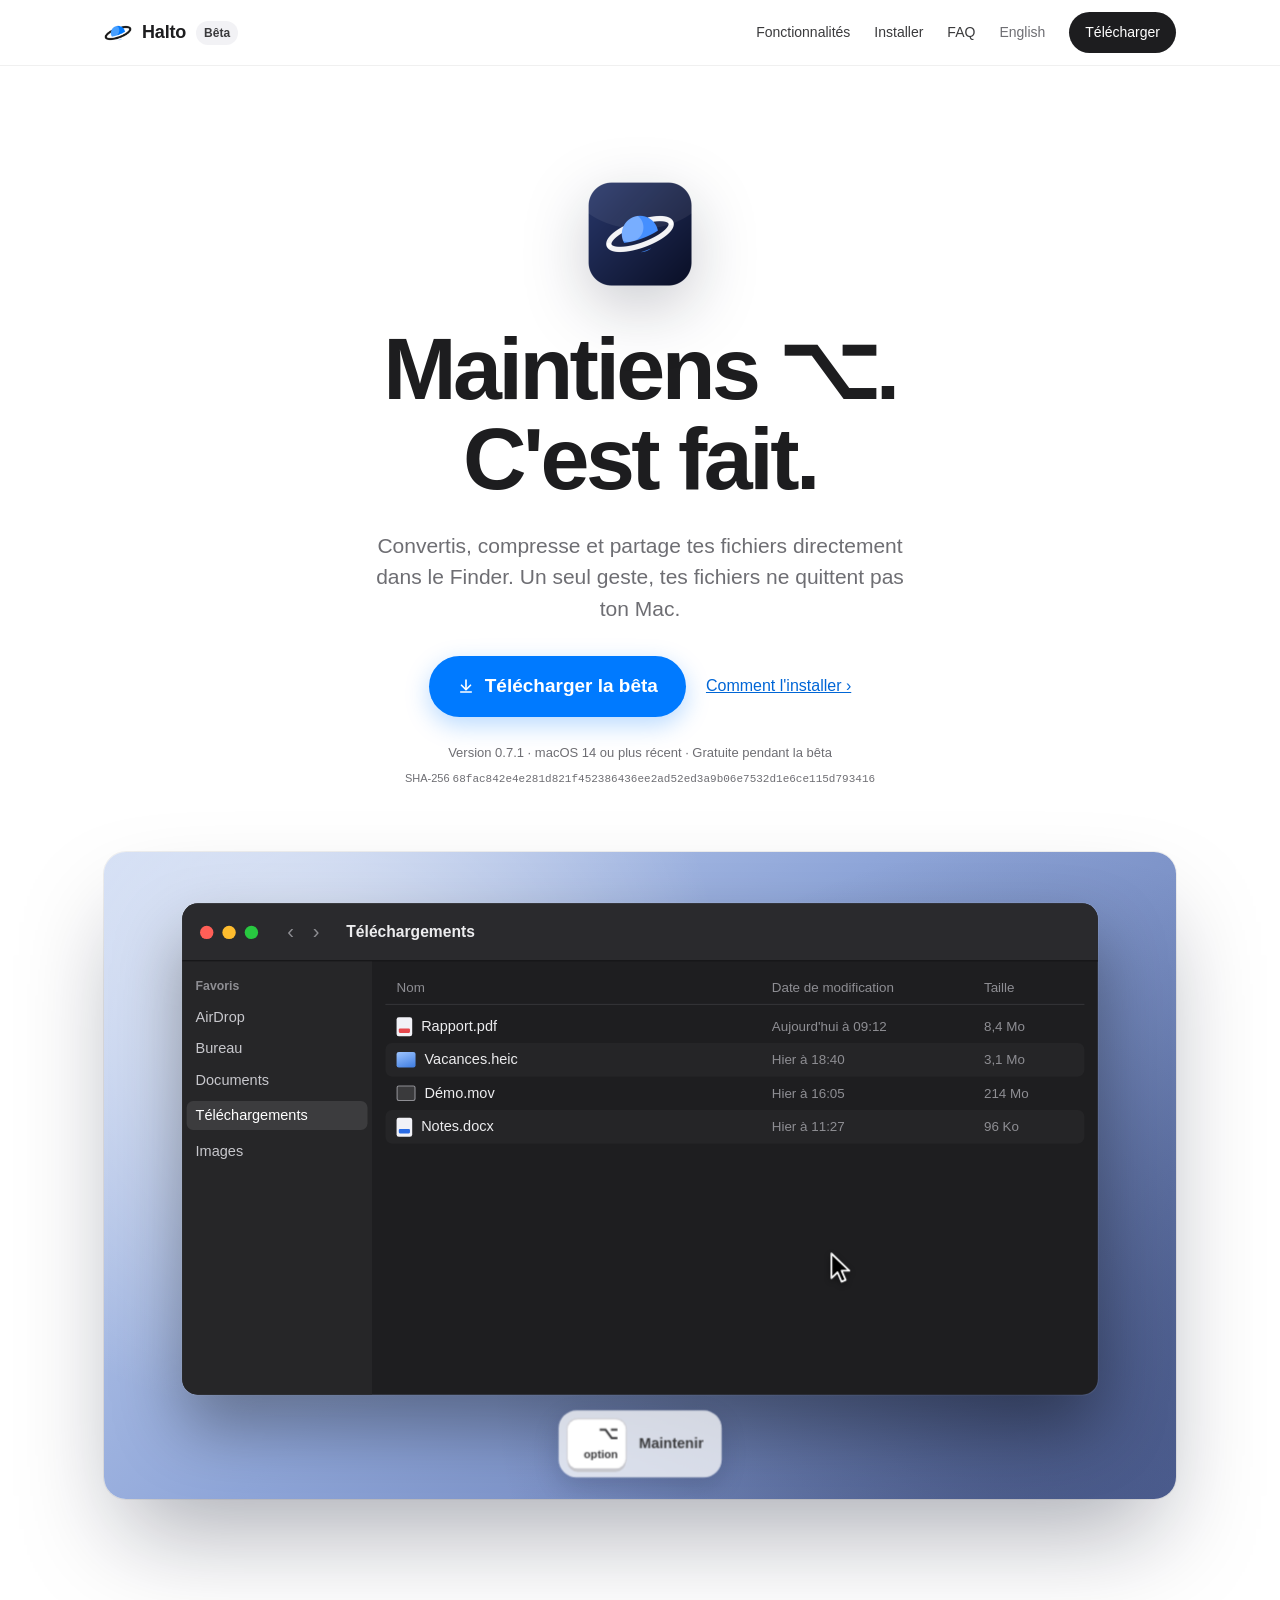
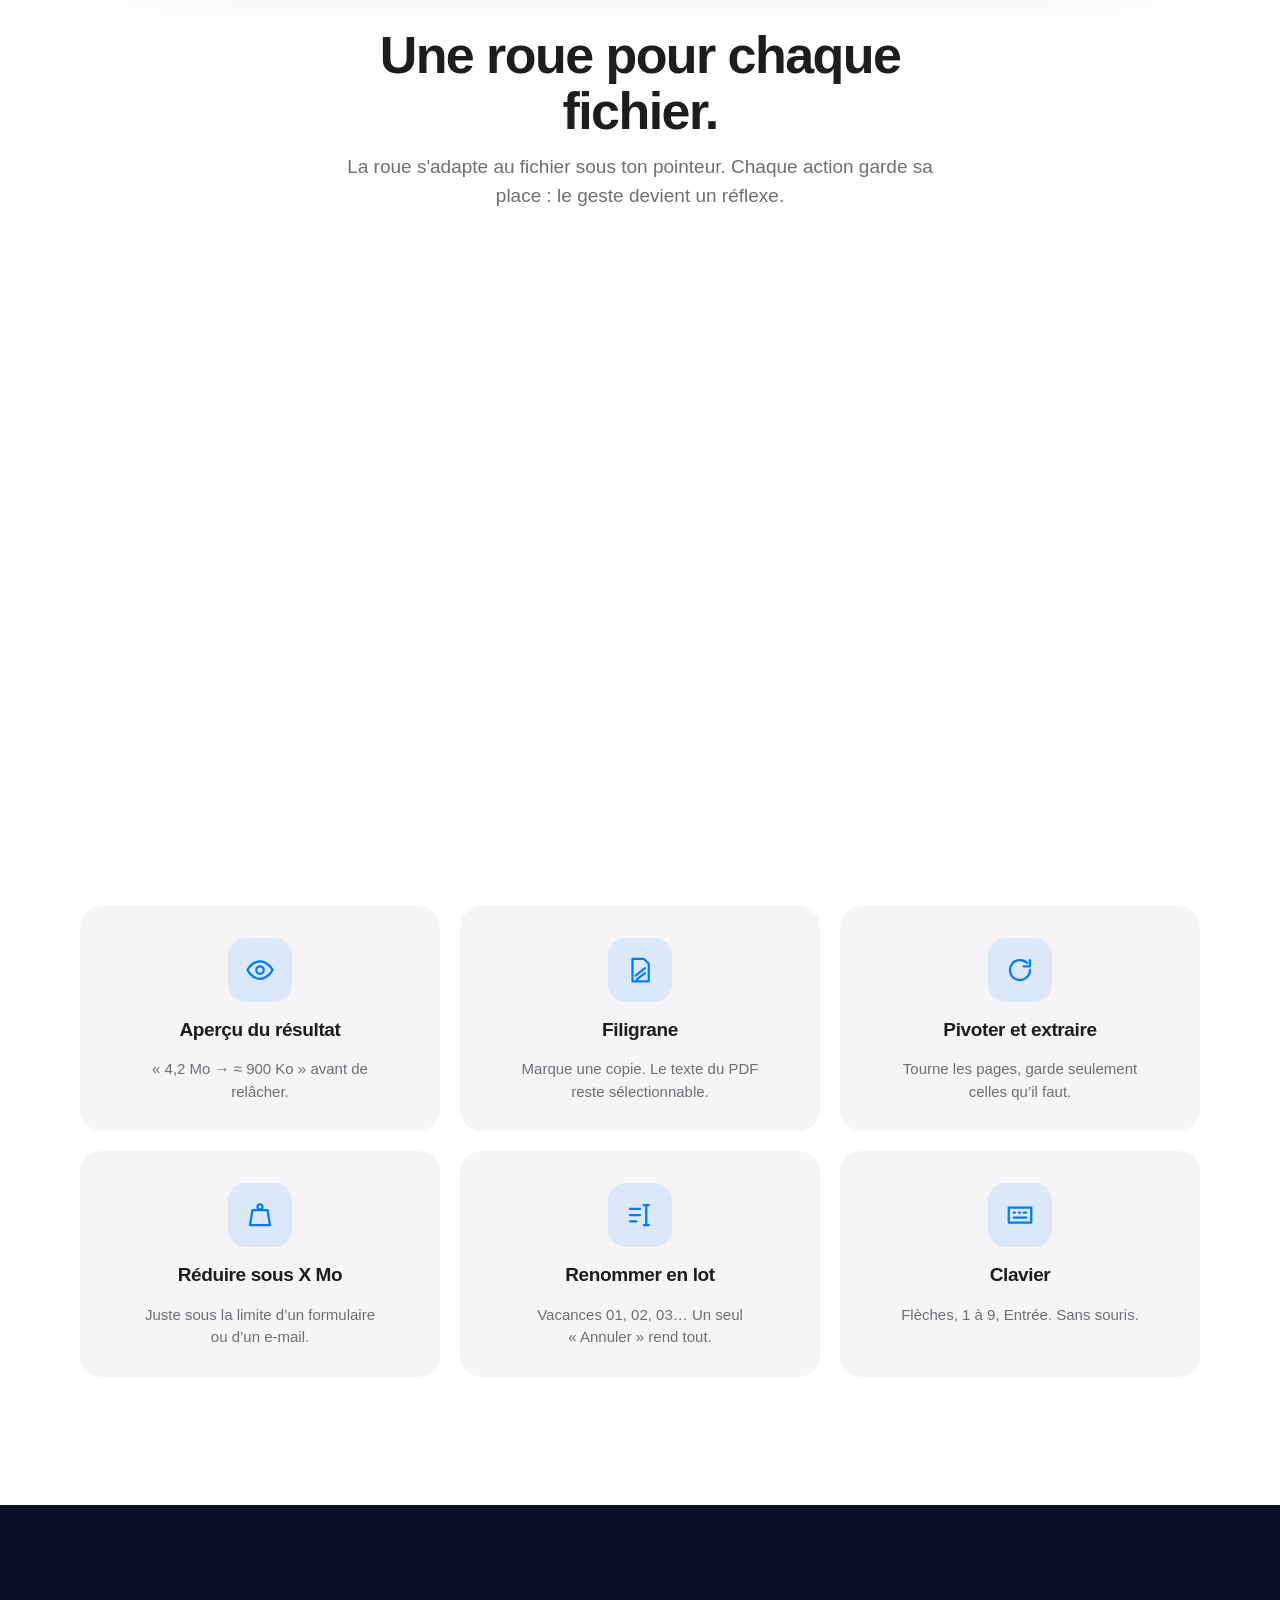
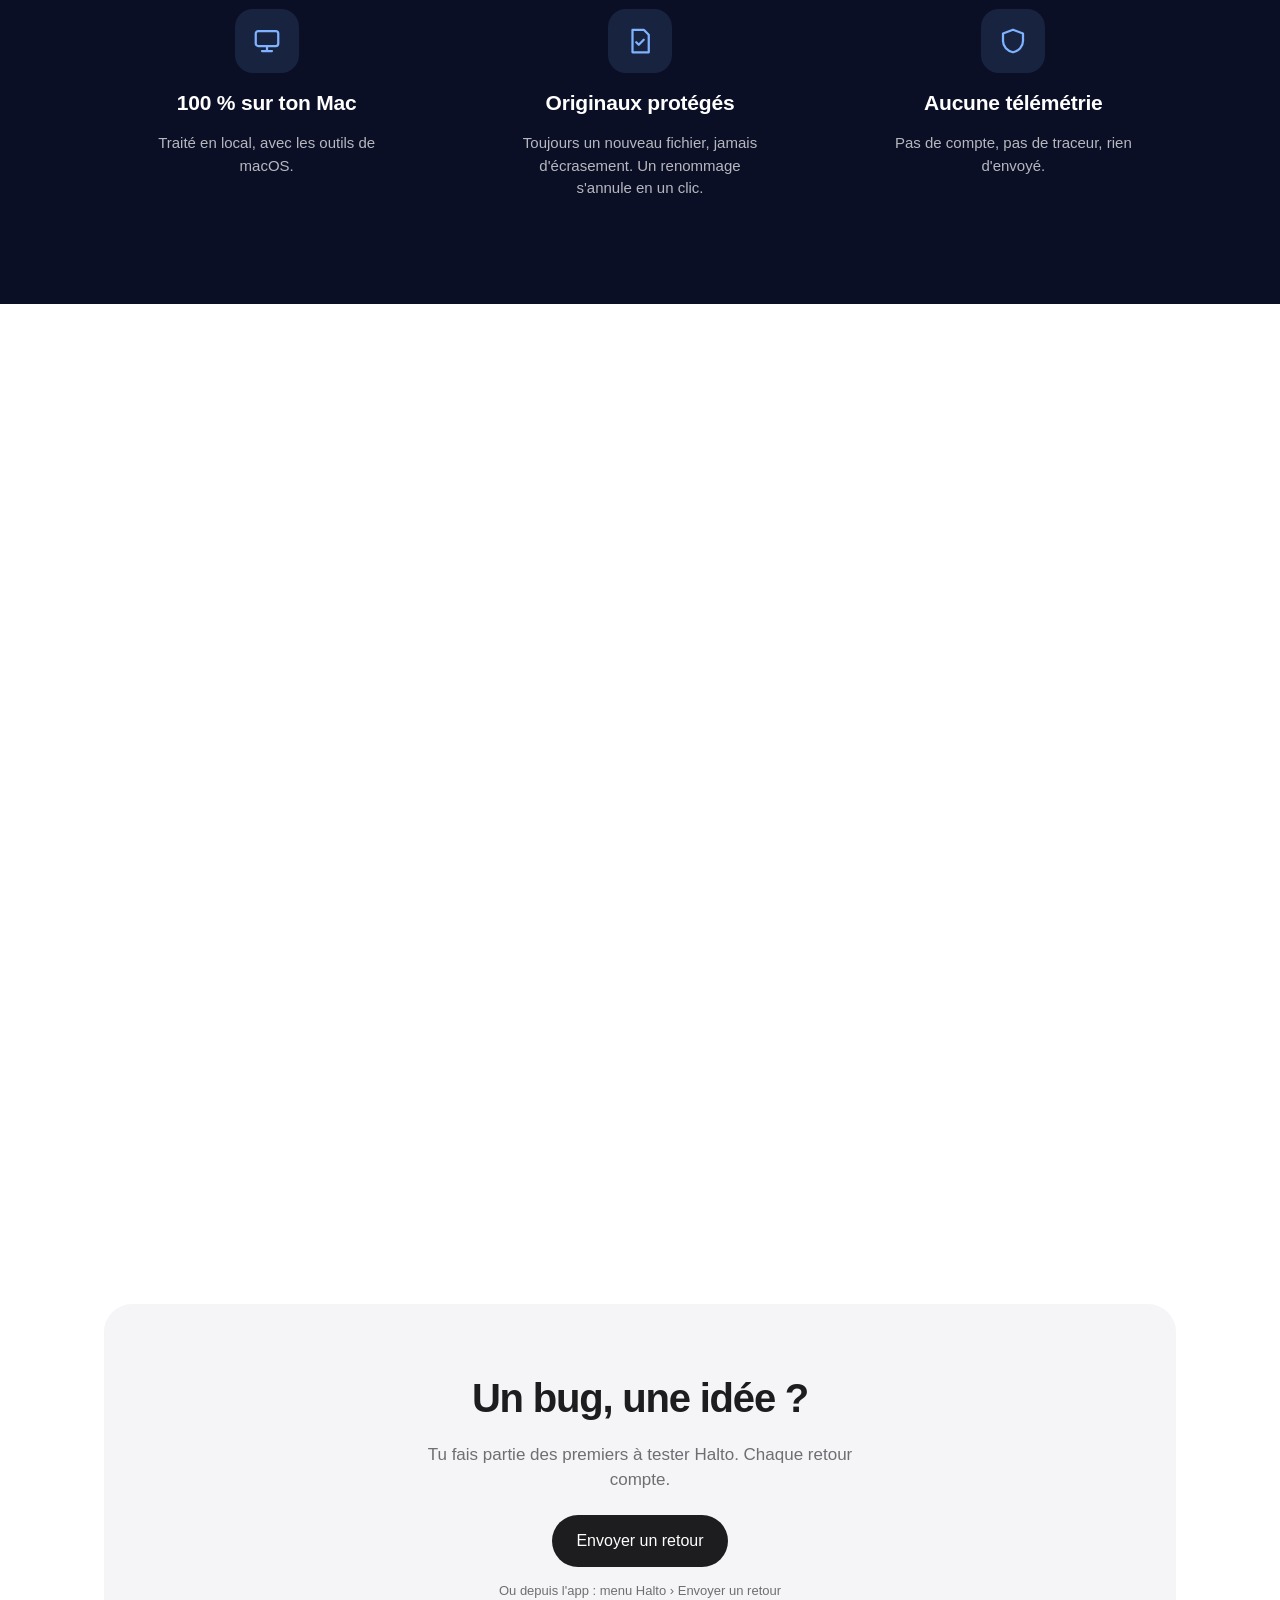
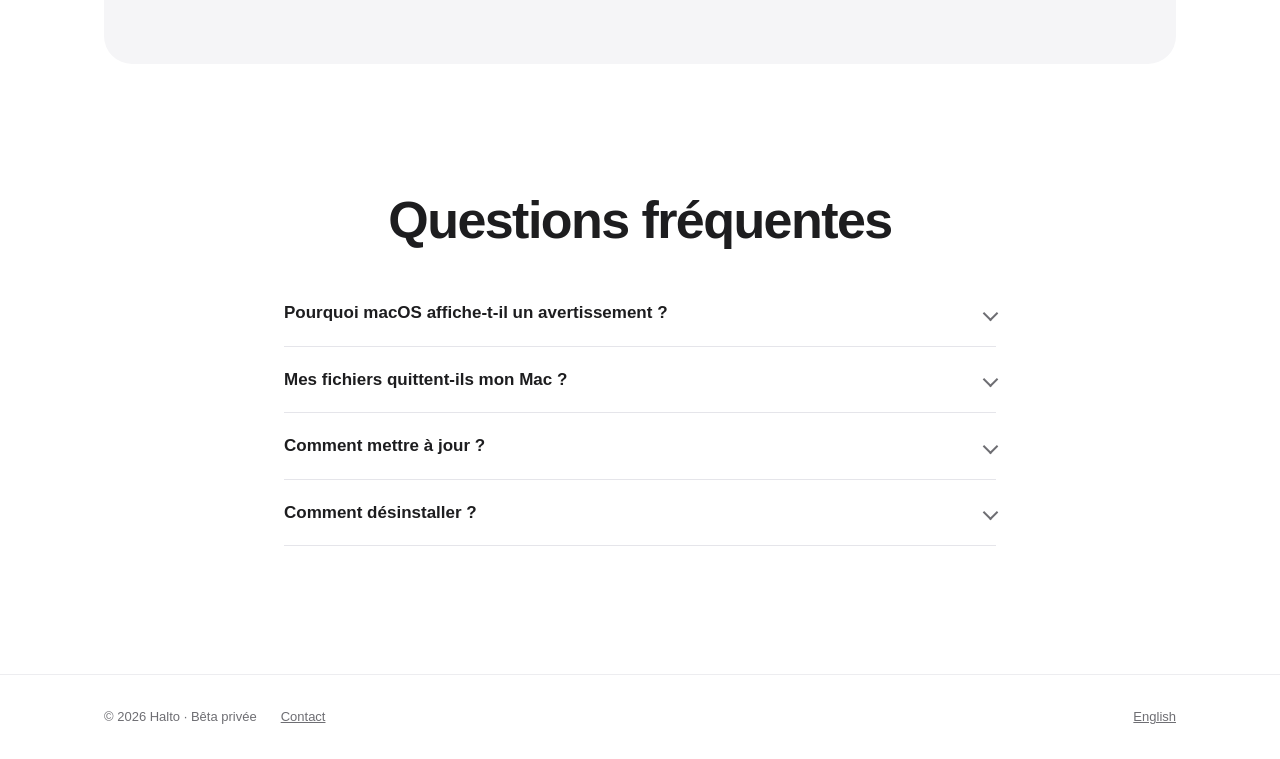
==== commit eed242a7: "Site : version 0.7.1 et son empreinte Co-Authored-By: Claude Opus 5.5 (1M context) <noreply@anthropi" ====
--- a/fr/index.html
+++ b/fr/index.html
@@ -43,8 +43,8 @@
 </a>
 <a href="#install">Comment l'installer ›</a>
 </div>
-<p class="meta reveal" style="--d: .3s">Version 0.7.0 · macOS 14 ou plus récent · Gratuite pendant la bêta</p>
-<p class="meta sha reveal" style="--d: .34s">SHA-256 <code>0c4434867143a7f1892dc2acc2e1dba6e2801d1b62a7706fb01b8b3fe5aeb48c</code></p>
+<p class="meta reveal" style="--d: .3s">Version 0.7.1 · macOS 14 ou plus récent · Gratuite pendant la bêta</p>
+<p class="meta sha reveal" style="--d: .34s">SHA-256 <code>68fac842e4e281d821f452386436ee2ad52ed3a9b06e7532d1e6ce115d793416</code></p>
 </section>
 
 <section class="wrap demo reveal" aria-label="Démonstration">
